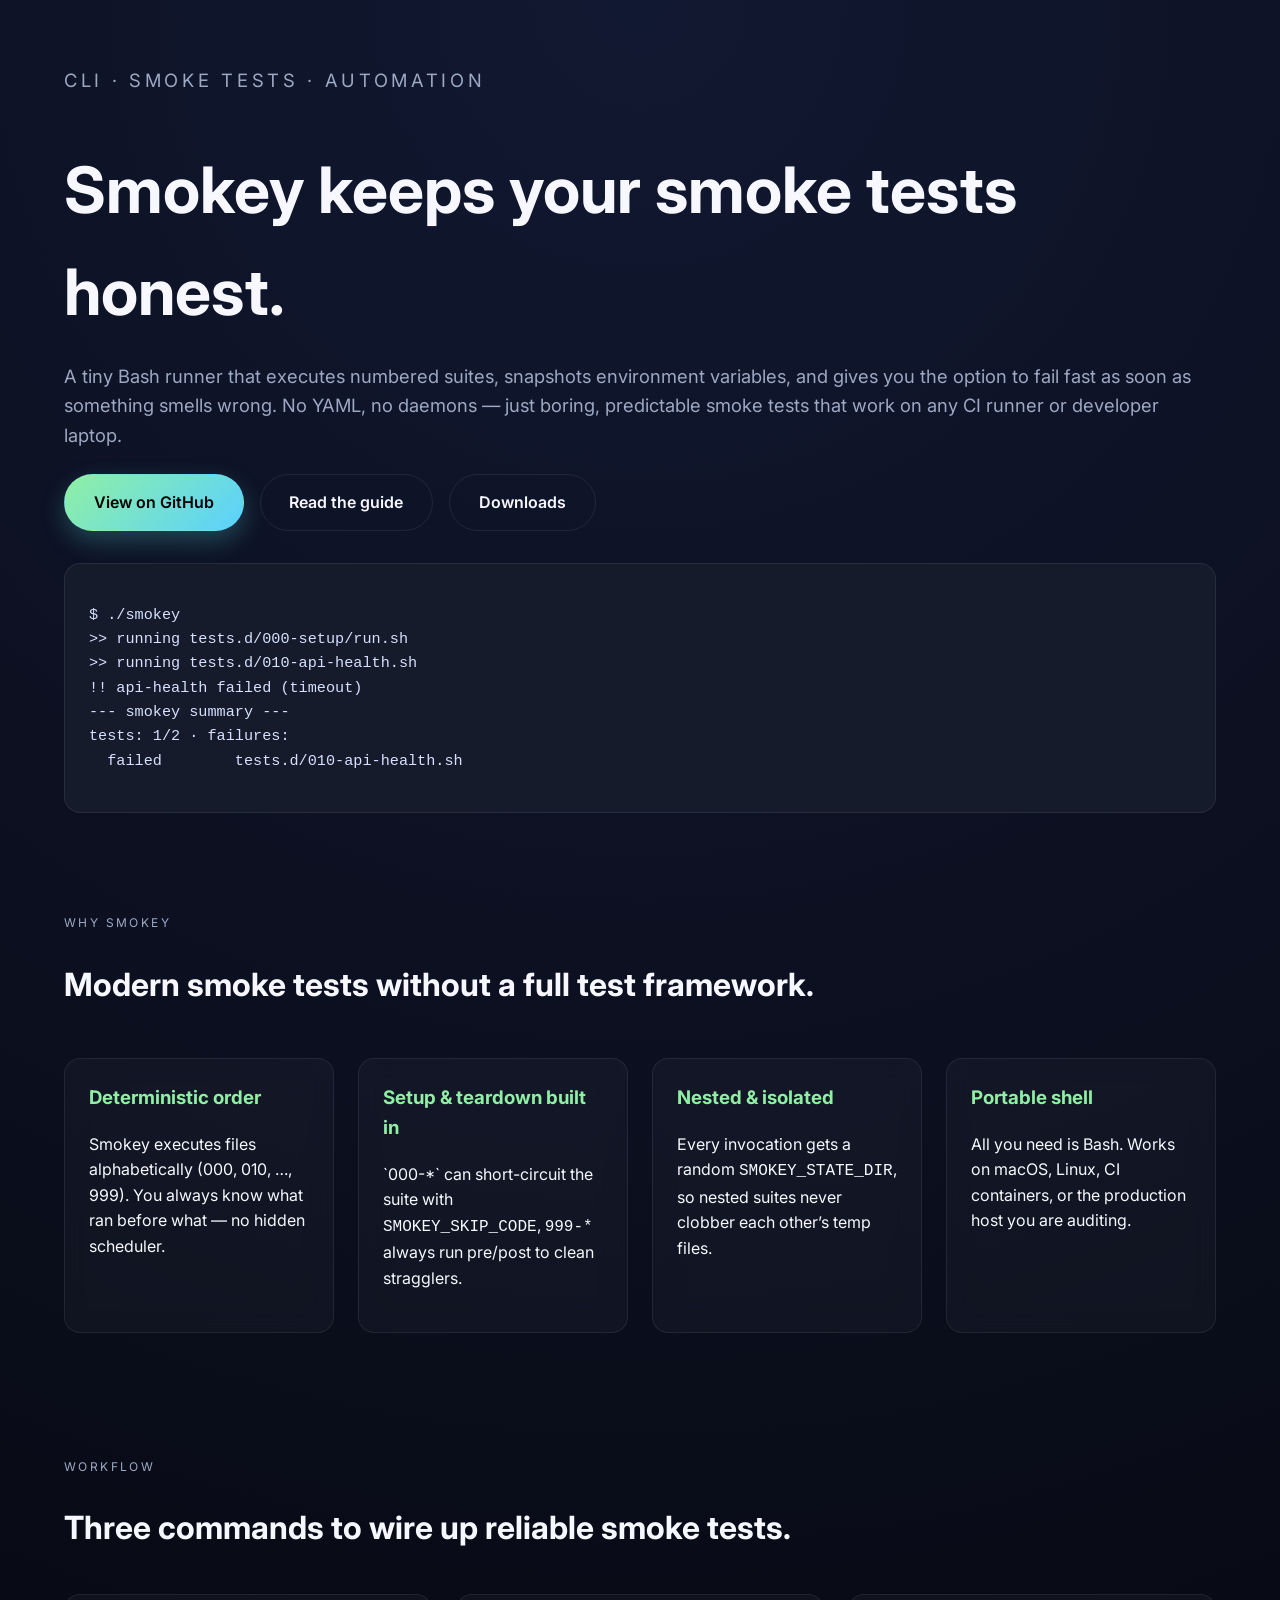
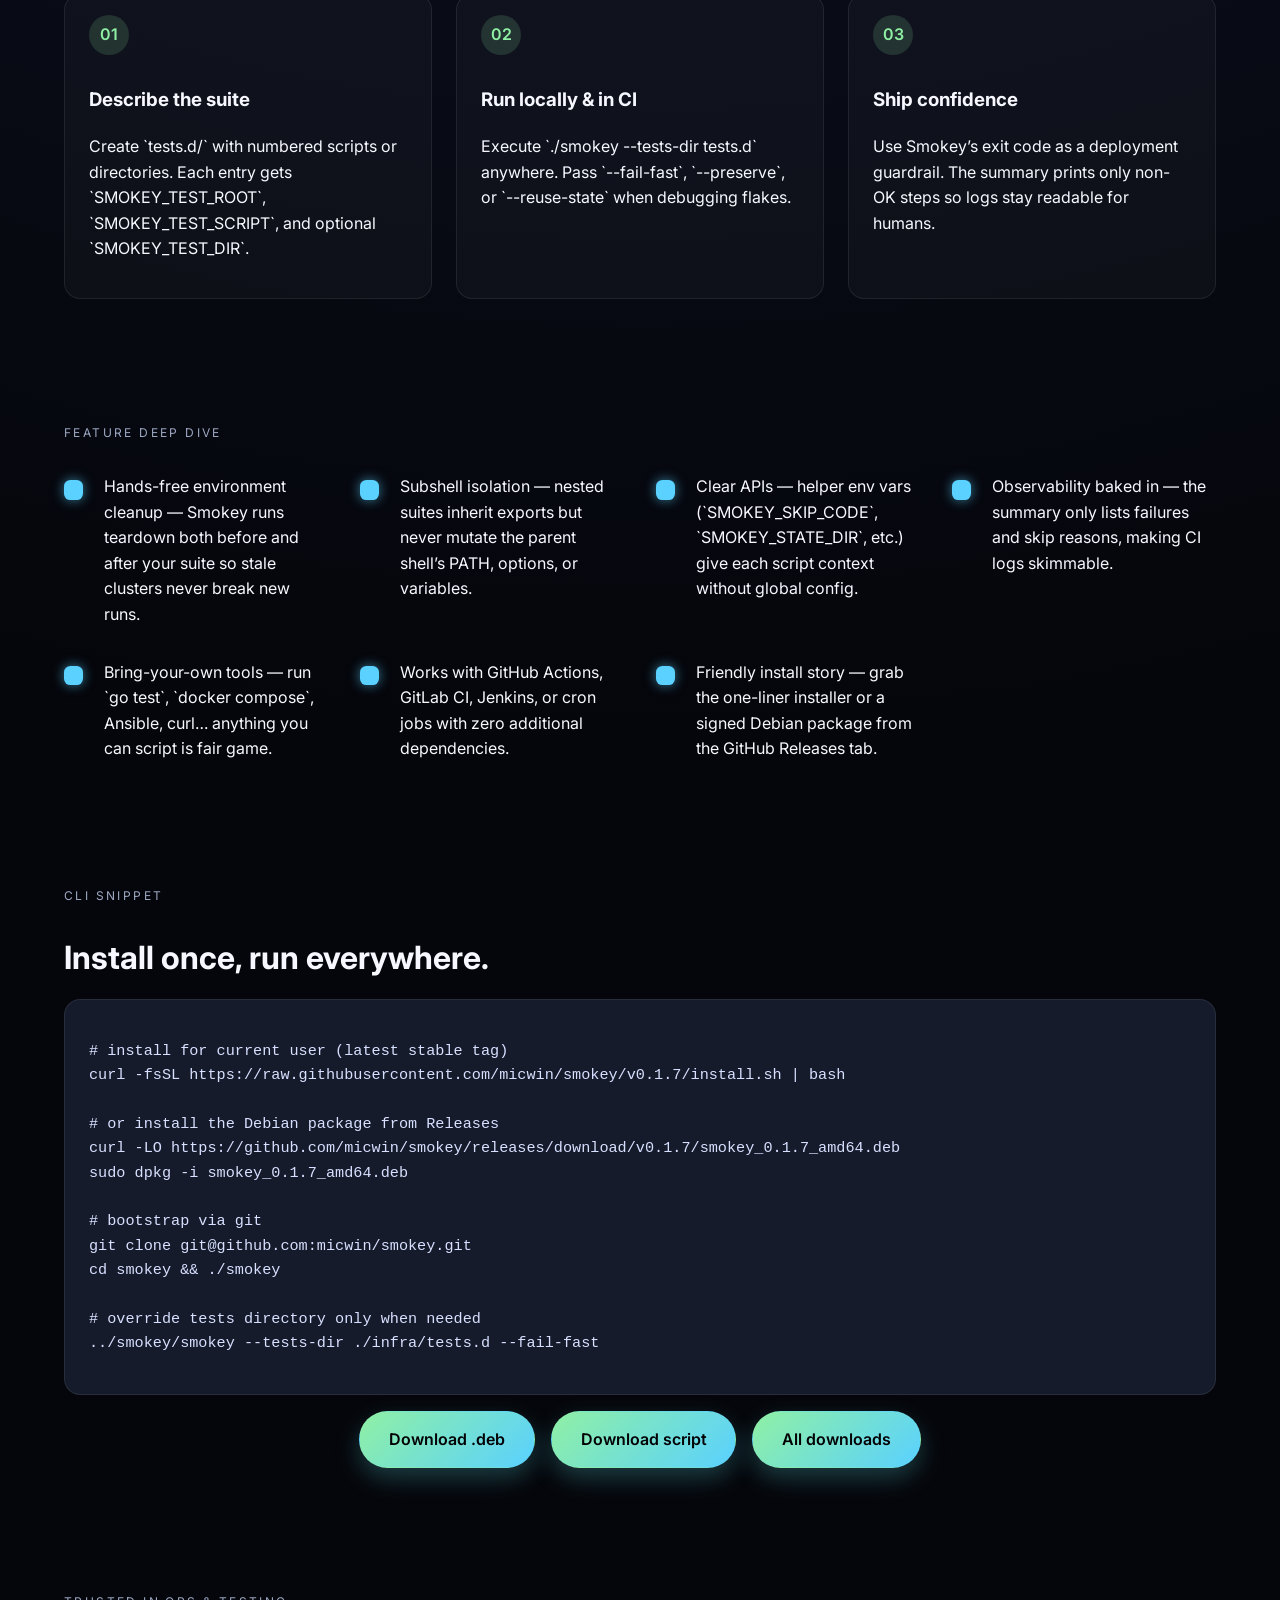
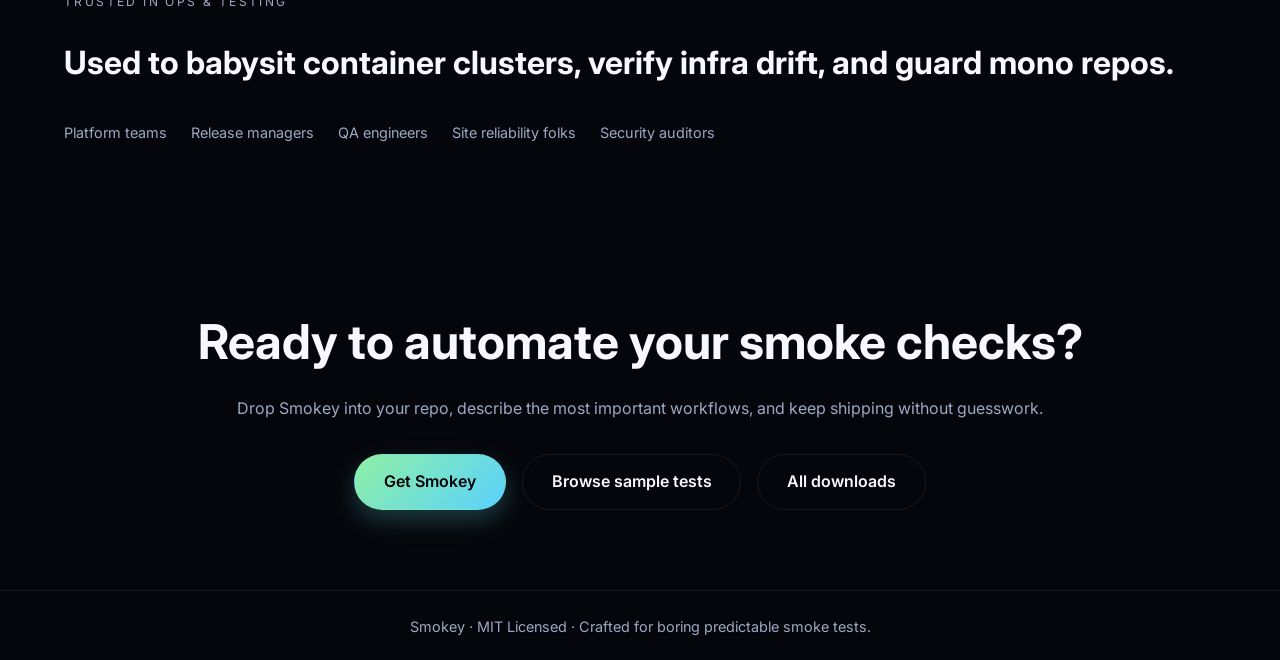
==== index.html @ 11e1be0e "Publish site for v0.1.7 9bbd17e039b70fee2e083942fff3ede6a2f5a713" ====
<!DOCTYPE html>
<html lang="en">
  <head>
    <meta charset="UTF-8" />
    <meta name="viewport" content="width=device-width, initial-scale=1.0" />
    <title>Smokey · Deterministic smoke tests for any project</title>
    <link rel="stylesheet" href="assets/style.css" />
    <link rel="preconnect" href="https://fonts.googleapis.com" />
    <link rel="preconnect" href="https://fonts.gstatic.com" crossorigin />
    <link href="https://fonts.googleapis.com/css2?family=Inter:wght@400;500;600;700&display=swap" rel="stylesheet" />
  </head>
  <body>
    <header>
      <div class="container hero">
        <div>
          <p class="tagline">CLI · smoke tests · automation</p>
          <h1>Smokey keeps your smoke tests honest.</h1>
          <p>
            A tiny Bash runner that executes numbered suites, snapshots environment variables, and gives you the option to fail fast as soon as something smells wrong.
            No YAML, no daemons — just boring, predictable smoke tests that work on any CI runner or developer laptop.
          </p>
          <div class="hero-actions">
            <a class="btn btn-primary" href="https://github.com/micwin/smokey" target="_blank" rel="noopener">View on GitHub</a>
            <a class="btn btn-ghost" href="https://github.com/micwin/smokey#readme" target="_blank" rel="noopener">Read the guide</a>
            <a class="btn btn-ghost" href="downloads.html">Downloads</a>
          </div>
        </div>
        <div class="card code-block">
          <pre><code>$ ./smokey
>> running tests.d/000-setup/run.sh
>> running tests.d/010-api-health.sh
!! api-health failed (timeout)
--- smokey summary ---
tests: 1/2 · failures:
  failed        tests.d/010-api-health.sh</code></pre>
        </div>
      </div>
    </header>

    <section>
      <div class="container">
        <p class="tagline">Why Smokey</p>
        <h2 class="section-title">Modern smoke tests without a full test framework.</h2>
        <div class="card-grid">
          <article class="card">
            <h3>Deterministic order</h3>
            <p>Smokey executes files alphabetically (000, 010, …, 999). You always know what ran before what — no hidden scheduler.</p>
          </article>
          <article class="card">
            <h3>Setup &amp; teardown built in</h3>
            <p>`000-*` can short-circuit the suite with <code>SMOKEY_SKIP_CODE</code>, <code>999-* </code> always run pre/post to clean stragglers.</p>
          </article>
          <article class="card">
            <h3>Nested &amp; isolated</h3>
            <p>Every invocation gets a random <code>SMOKEY_STATE_DIR</code>, so nested suites never clobber each other’s temp files.</p>
          </article>
          <article class="card">
            <h3>Portable shell</h3>
            <p>All you need is Bash. Works on macOS, Linux, CI containers, or the production host you are auditing.</p>
          </article>
        </div>
      </div>
    </section>

    <section>
      <div class="container">
        <p class="tagline">Workflow</p>
        <h2 class="section-title">Three commands to wire up reliable smoke tests.</h2>
        <div class="steps">
          <div class="step">
            <span>01</span>
            <h3>Describe the suite</h3>
            <p>Create `tests.d/` with numbered scripts or directories. Each entry gets `SMOKEY_TEST_ROOT`, `SMOKEY_TEST_SCRIPT`, and optional `SMOKEY_TEST_DIR`.</p>
          </div>
          <div class="step">
            <span>02</span>
            <h3>Run locally &amp; in CI</h3>
            <p>Execute `./smokey --tests-dir tests.d` anywhere. Pass `--fail-fast`, `--preserve`, or `--reuse-state` when debugging flakes.</p>
          </div>
          <div class="step">
            <span>03</span>
            <h3>Ship confidence</h3>
            <p>Use Smokey’s exit code as a deployment guardrail. The summary prints only non-OK steps so logs stay readable for humans.</p>
          </div>
        </div>
      </div>
    </section>

    <section>
      <div class="container">
        <p class="tagline">Feature deep dive</p>
        <div class="feature-list">
          <div class="feature">
            Hands-free environment cleanup — Smokey runs teardown both before and after your suite so stale clusters never break new runs.
          </div>
          <div class="feature">
            Subshell isolation — nested suites inherit exports but never mutate the parent shell’s PATH, options, or variables.
          </div>
          <div class="feature">
            Clear APIs — helper env vars (`SMOKEY_SKIP_CODE`, `SMOKEY_STATE_DIR`, etc.) give each script context without global config.
          </div>
          <div class="feature">
            Observability baked in — the summary only lists failures and skip reasons, making CI logs skimmable.
          </div>
          <div class="feature">
            Bring-your-own tools — run `go test`, `docker compose`, Ansible, curl… anything you can script is fair game.
          </div>
          <div class="feature">
            Works with GitHub Actions, GitLab CI, Jenkins, or cron jobs with zero additional dependencies.
          </div>
          <div class="feature">
            Friendly install story — grab the one-liner installer or a signed Debian package from the GitHub Releases tab.
          </div>
        </div>
      </div>
    </section>

    <section>
      <div class="container">
        <p class="tagline">CLI snippet</p>
        <h2 class="section-title">Install once, run everywhere.</h2>
        <div class="card code-block">
<pre><code># install for current user (latest stable tag)
curl -fsSL https://raw.githubusercontent.com/micwin/smokey/v0.1.7/install.sh | bash

# or install the Debian package from Releases
curl -LO https://github.com/micwin/smokey/releases/download/v0.1.7/smokey_0.1.7_amd64.deb
sudo dpkg -i smokey_0.1.7_amd64.deb

# bootstrap via git
git clone git@github.com:micwin/smokey.git
cd smokey && ./smokey

# override tests directory only when needed
../smokey/smokey --tests-dir ./infra/tests.d --fail-fast</code></pre>
        </div>
        <div class="hero-actions hero-actions-centered" style="margin-top:1rem;">
          <a class="btn btn-primary" href="https://github.com/micwin/smokey/releases/download/v0.1.7/smokey_0.1.7_amd64.deb">Download .deb</a>
          <a class="btn btn-primary" href="https://github.com/micwin/smokey/releases/download/v0.1.7/smokey_0.1.7">Download script</a>
          <a class="btn btn-primary" href="downloads.html">All downloads</a>
        </div>
      </div>
    </section>

    <section>
      <div class="container">
        <p class="tagline">Trusted in ops &amp; testing</p>
        <h2 class="section-title">Used to babysit container clusters, verify infra drift, and guard mono repos.</h2>
        <div class="logos">
          <span>Platform teams</span>
          <span>Release managers</span>
          <span>QA engineers</span>
          <span>Site reliability folks</span>
          <span>Security auditors</span>
        </div>
      </div>
    </section>

    <section class="cta">
      <div class="container">
        <h2>Ready to automate your smoke checks?</h2>
        <p>Drop Smokey into your repo, describe the most important workflows, and keep shipping without guesswork.</p>
        <div class="hero-actions" style="justify-content:center;">
          <a class="btn btn-primary" href="https://github.com/micwin/smokey" target="_blank" rel="noopener">Get Smokey</a>
          <a class="btn btn-ghost" href="https://github.com/micwin/smokey/tree/develop/tests.d" target="_blank" rel="noopener">Browse sample tests</a>
          <a class="btn btn-ghost" href="downloads.html">All downloads</a>
        </div>
      </div>
    </section>

    <footer>
      Smokey · MIT Licensed · Crafted for boring predictable smoke tests.
    </footer>
  </body>
</html>
---- assets/style.css ----
:root {
  --bg: #0b0d17;
  --bg-alt: #111421;
  --card-bg: rgba(255, 255, 255, 0.03);
  --primary: #8ff0a4;
  --accent: #5ad1ff;
  --muted: #9da8c3;
  --text: #f7f8ff;
  --border: rgba(255, 255, 255, 0.08);
  --code-bg: #161b2b;
  font-size: 16px;
}

*,
*::before,
*::after {
  box-sizing: border-box;
}

body {
  margin: 0;
  font-family: "Inter", "Segoe UI", Roboto, sans-serif;
  background: radial-gradient(circle at top, #111831 0%, #05060b 60%);
  color: var(--text);
  min-height: 100vh;
  line-height: 1.6;
}

a {
  color: var(--accent);
  text-decoration: none;
}

a:hover {
  text-decoration: underline;
}

header {
  padding: 3rem 1.5rem 2rem;
}

.container {
  width: min(1200px, 90vw);
  margin: 0 auto;
}

.hero {
  display: grid;
  gap: 2rem;
  align-items: center;
}

.hero h1 {
  font-size: clamp(2.5rem, 6vw, 4rem);
  margin-bottom: 1rem;
}

.hero p {
  font-size: 1.15rem;
  color: var(--muted);
}

.hero-actions {
  display: flex;
  flex-wrap: wrap;
  gap: 1rem;
  margin-top: 1.5rem;
}

.hero-actions-centered {
  justify-content: center;
}

.btn {
  padding: 0.9rem 1.8rem;
  border-radius: 999px;
  border: 1px solid transparent;
  font-weight: 600;
  transition: transform 0.2s, box-shadow 0.2s;
}

.btn-primary {
  background: linear-gradient(135deg, var(--primary), var(--accent));
  color: #020205;
  box-shadow: 0 10px 25px rgba(92, 225, 230, 0.25);
}

.btn-ghost {
  border-color: var(--border);
  color: var(--text);
}

.btn:hover {
  transform: translateY(-2px);
}

.card-grid {
  display: grid;
  grid-template-columns: repeat(auto-fit, minmax(240px, 1fr));
  gap: 1.5rem;
  margin-top: 3rem;
}

.card {
  background: var(--card-bg);
  padding: 1.5rem;
  border-radius: 1rem;
  border: 1px solid var(--border);
  backdrop-filter: blur(12px);
}

.card h3 {
  margin-top: 0;
  color: var(--primary);
}

section {
  padding: 3.5rem 1.5rem;
}

.section-title {
  font-size: 2rem;
  margin-bottom: 1rem;
}

.tagline {
  text-transform: uppercase;
  letter-spacing: 0.2em;
  font-size: 0.75rem;
  color: var(--muted);
}

.feature-list {
  display: grid;
  grid-template-columns: repeat(auto-fit, minmax(260px, 1fr));
  gap: 2rem;
  margin-top: 2rem;
}

.feature {
  position: relative;
  padding-left: 2.5rem;
}

.feature::before {
  content: "";
  position: absolute;
  top: 0.4rem;
  left: 0;
  width: 1.2rem;
  height: 1.2rem;
  border-radius: 0.4rem;
  background: var(--accent);
  box-shadow: 0 0 12px rgba(90, 209, 255, 0.6);
}

.code-block {
  background: var(--code-bg);
  border-radius: 1rem;
  padding: 1.5rem;
  border: 1px solid var(--border);
  font-family: "JetBrains Mono", "Fira Code", monospace;
  font-size: 0.95rem;
  overflow-x: auto;
  color: #d7e0ff;
}

.steps {
  display: grid;
  grid-template-columns: repeat(auto-fit, minmax(220px, 1fr));
  gap: 1.5rem;
  margin-top: 2.5rem;
}

.step {
  background: var(--card-bg);
  padding: 1.25rem 1.5rem;
  border-radius: 1rem;
  border: 1px solid var(--border);
}

.step span {
  display: inline-flex;
  width: 2.5rem;
  height: 2.5rem;
  border-radius: 999px;
  align-items: center;
  justify-content: center;
  background: rgba(143, 240, 164, 0.15);
  color: var(--primary);
  font-weight: 600;
  margin-bottom: 0.75rem;
}

.logos {
  display: flex;
  flex-wrap: wrap;
  gap: 1.5rem;
  margin-top: 2rem;
  color: var(--muted);
  font-size: 0.9rem;
}

.cta {
  text-align: center;
  padding: 4rem 1.5rem 5rem;
}

.cta h2 {
  font-size: clamp(2rem, 5vw, 3rem);
  margin-bottom: 1rem;
}

.cta p {
  color: var(--muted);
  margin-bottom: 2rem;
}

footer {
  border-top: 1px solid var(--border);
  padding: 1.5rem;
  text-align: center;
  color: var(--muted);
  font-size: 0.9rem;
}

.release-list {
  display: grid;
  grid-template-columns: repeat(auto-fit, minmax(280px, 1fr));
  gap: 1.5rem;
  margin-top: 1.5rem;
}

.release-card .release-heading {
  display: flex;
  justify-content: space-between;
  align-items: baseline;
  margin-bottom: 1rem;
}

.release-card .release-heading h3 {
  margin: 0;
}

.release-card .release-links {
  display: flex;
  flex-wrap: wrap;
  gap: 0.75rem;
  align-items: center;
}

.release-card .release-notes {
  font-size: 0.9rem;
  color: var(--accent);
}

.release-card-latest {
  border-color: var(--accent);
  box-shadow: 0 0 25px rgba(90, 209, 255, 0.15);
}

@media (max-width: 600px) {
  .hero-actions {
    flex-direction: column;
  }
}
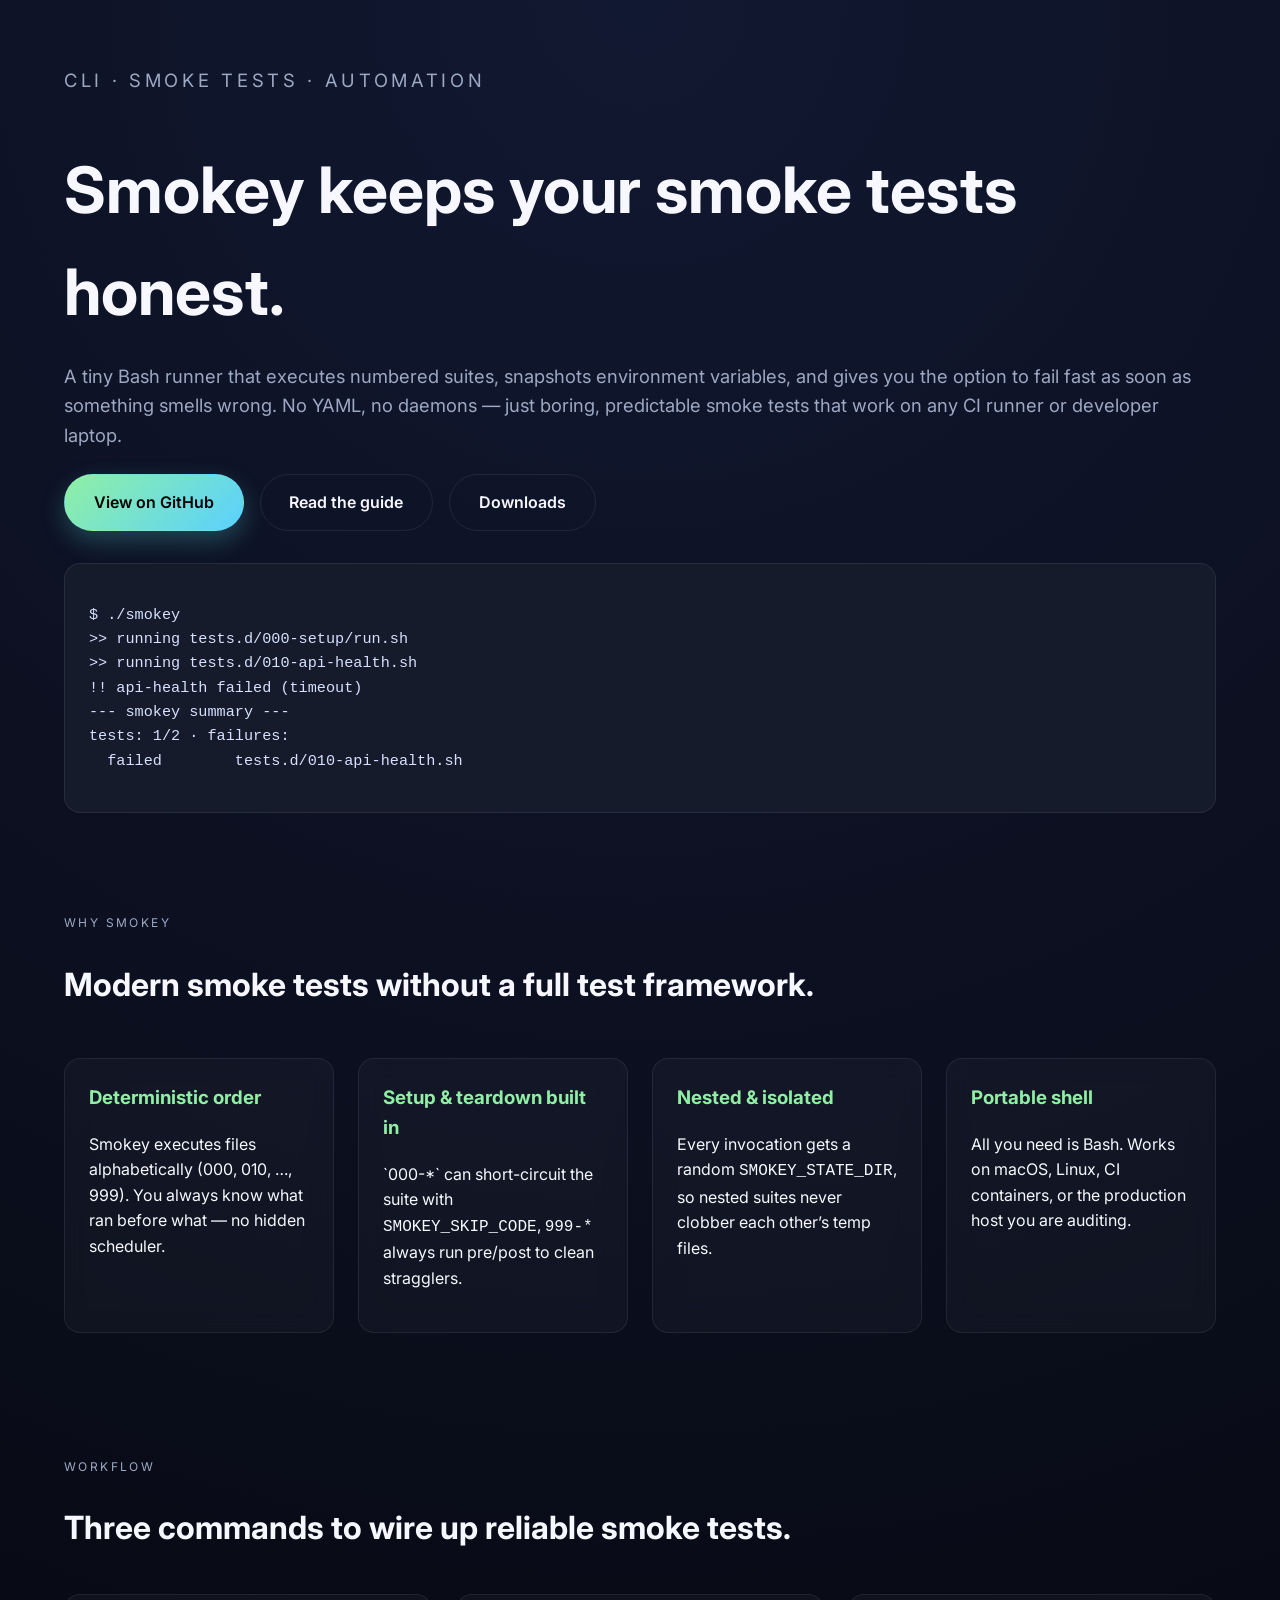
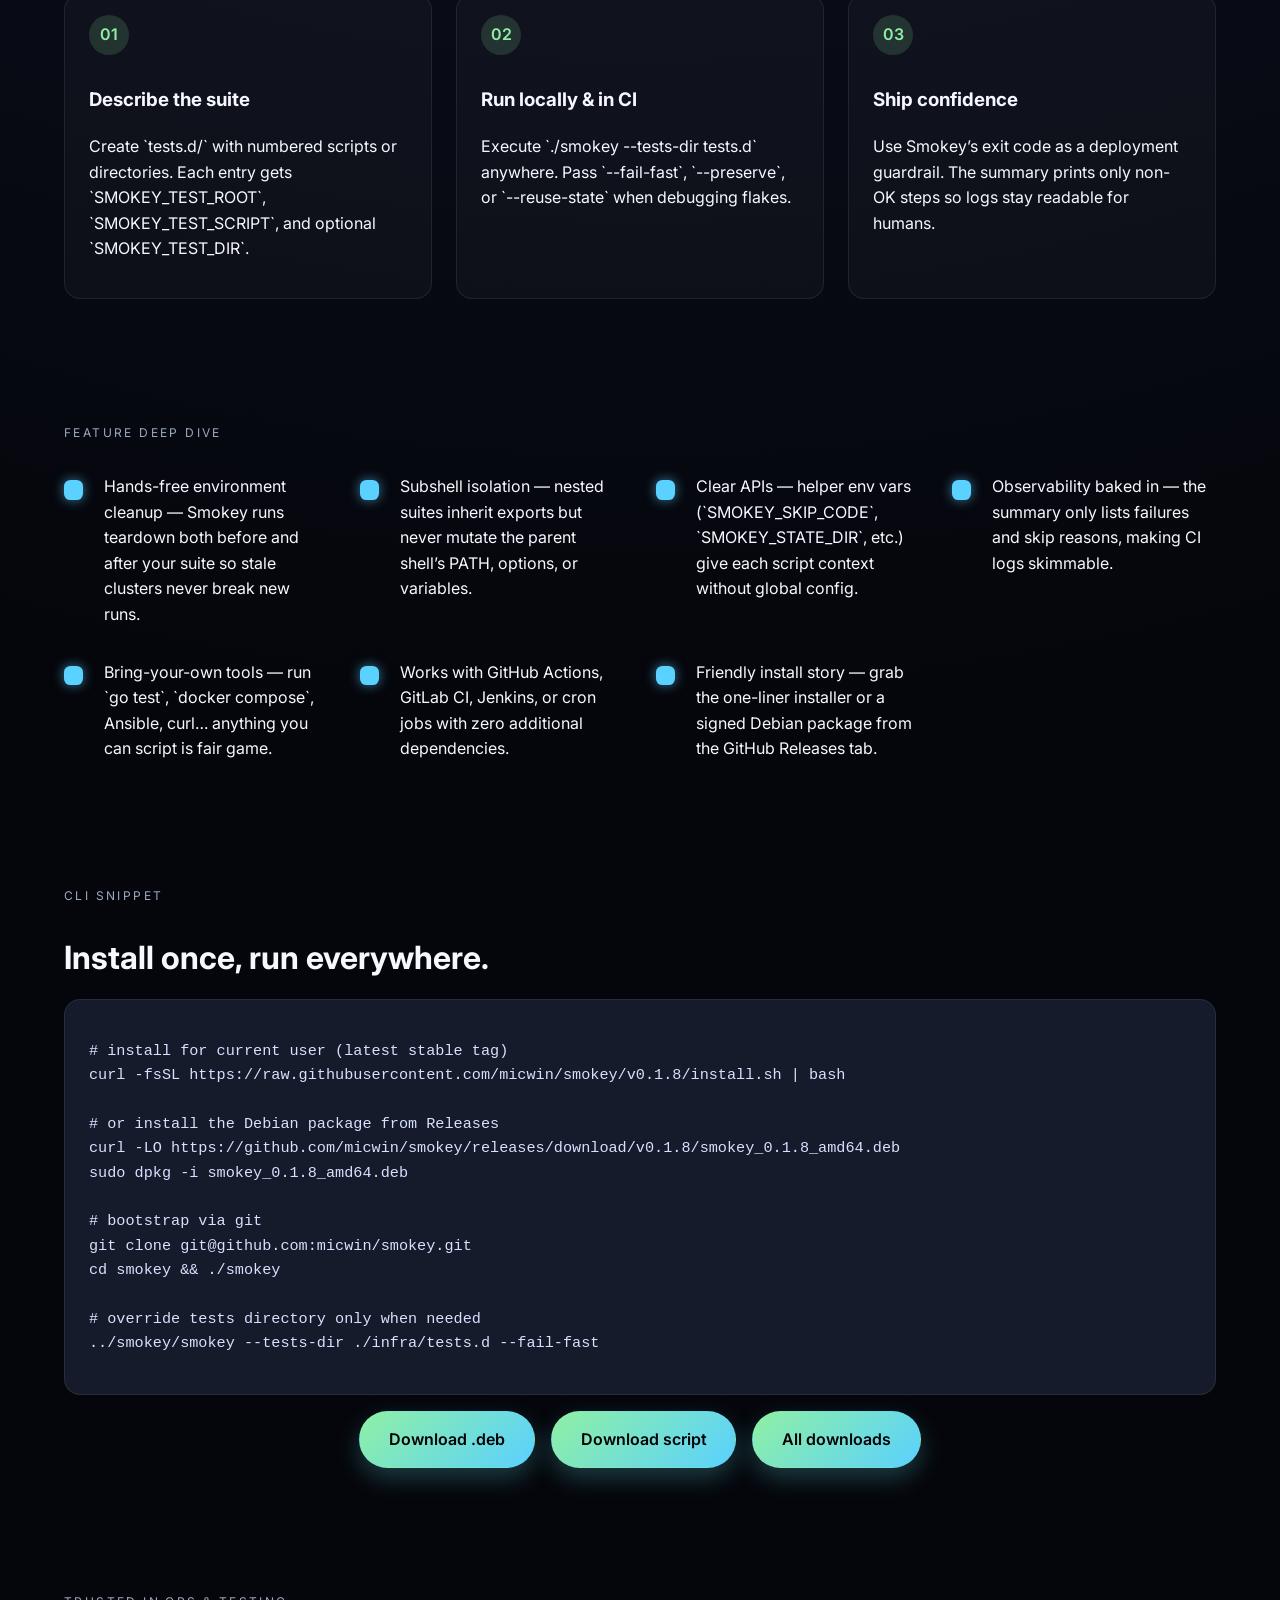
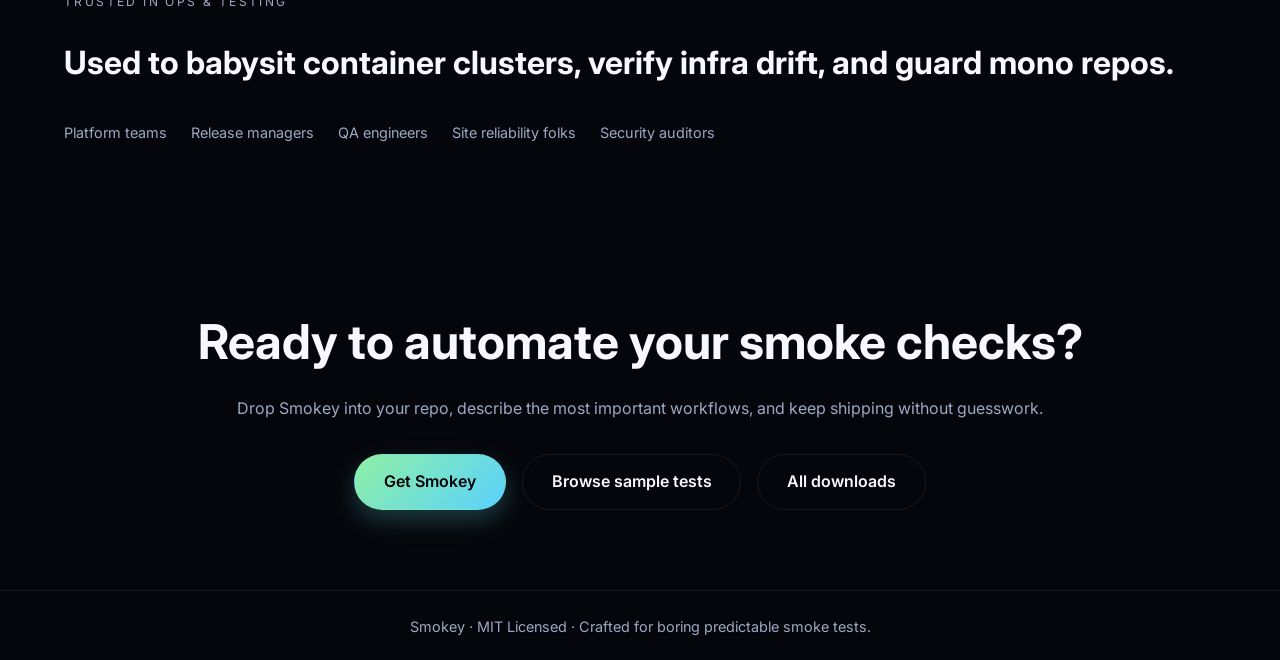
==== commit d3bf5a35: "Publish site for v0.1.8 ef5e8d0a79c987b13bcffd9ca445c2823db11184" ====
--- a/index.html
+++ b/index.html
@@ -121,11 +121,11 @@
         <h2 class="section-title">Install once, run everywhere.</h2>
         <div class="card code-block">
 <pre><code># install for current user (latest stable tag)
-curl -fsSL https://raw.githubusercontent.com/micwin/smokey/v0.1.7/install.sh | bash
+curl -fsSL https://raw.githubusercontent.com/micwin/smokey/v0.1.8/install.sh | bash
 
 # or install the Debian package from Releases
-curl -LO https://github.com/micwin/smokey/releases/download/v0.1.7/smokey_0.1.7_amd64.deb
-sudo dpkg -i smokey_0.1.7_amd64.deb
+curl -LO https://github.com/micwin/smokey/releases/download/v0.1.8/smokey_0.1.8_amd64.deb
+sudo dpkg -i smokey_0.1.8_amd64.deb
 
 # bootstrap via git
 git clone git@github.com:micwin/smokey.git
@@ -135,8 +135,8 @@
 ../smokey/smokey --tests-dir ./infra/tests.d --fail-fast</code></pre>
         </div>
         <div class="hero-actions hero-actions-centered" style="margin-top:1rem;">
-          <a class="btn btn-primary" href="https://github.com/micwin/smokey/releases/download/v0.1.7/smokey_0.1.7_amd64.deb">Download .deb</a>
-          <a class="btn btn-primary" href="https://github.com/micwin/smokey/releases/download/v0.1.7/smokey_0.1.7">Download script</a>
+          <a class="btn btn-primary" href="https://github.com/micwin/smokey/releases/download/v0.1.8/smokey_0.1.8_amd64.deb">Download .deb</a>
+          <a class="btn btn-primary" href="https://github.com/micwin/smokey/releases/download/v0.1.8/smokey_0.1.8.sh">Download script</a>
           <a class="btn btn-primary" href="downloads.html">All downloads</a>
         </div>
       </div>
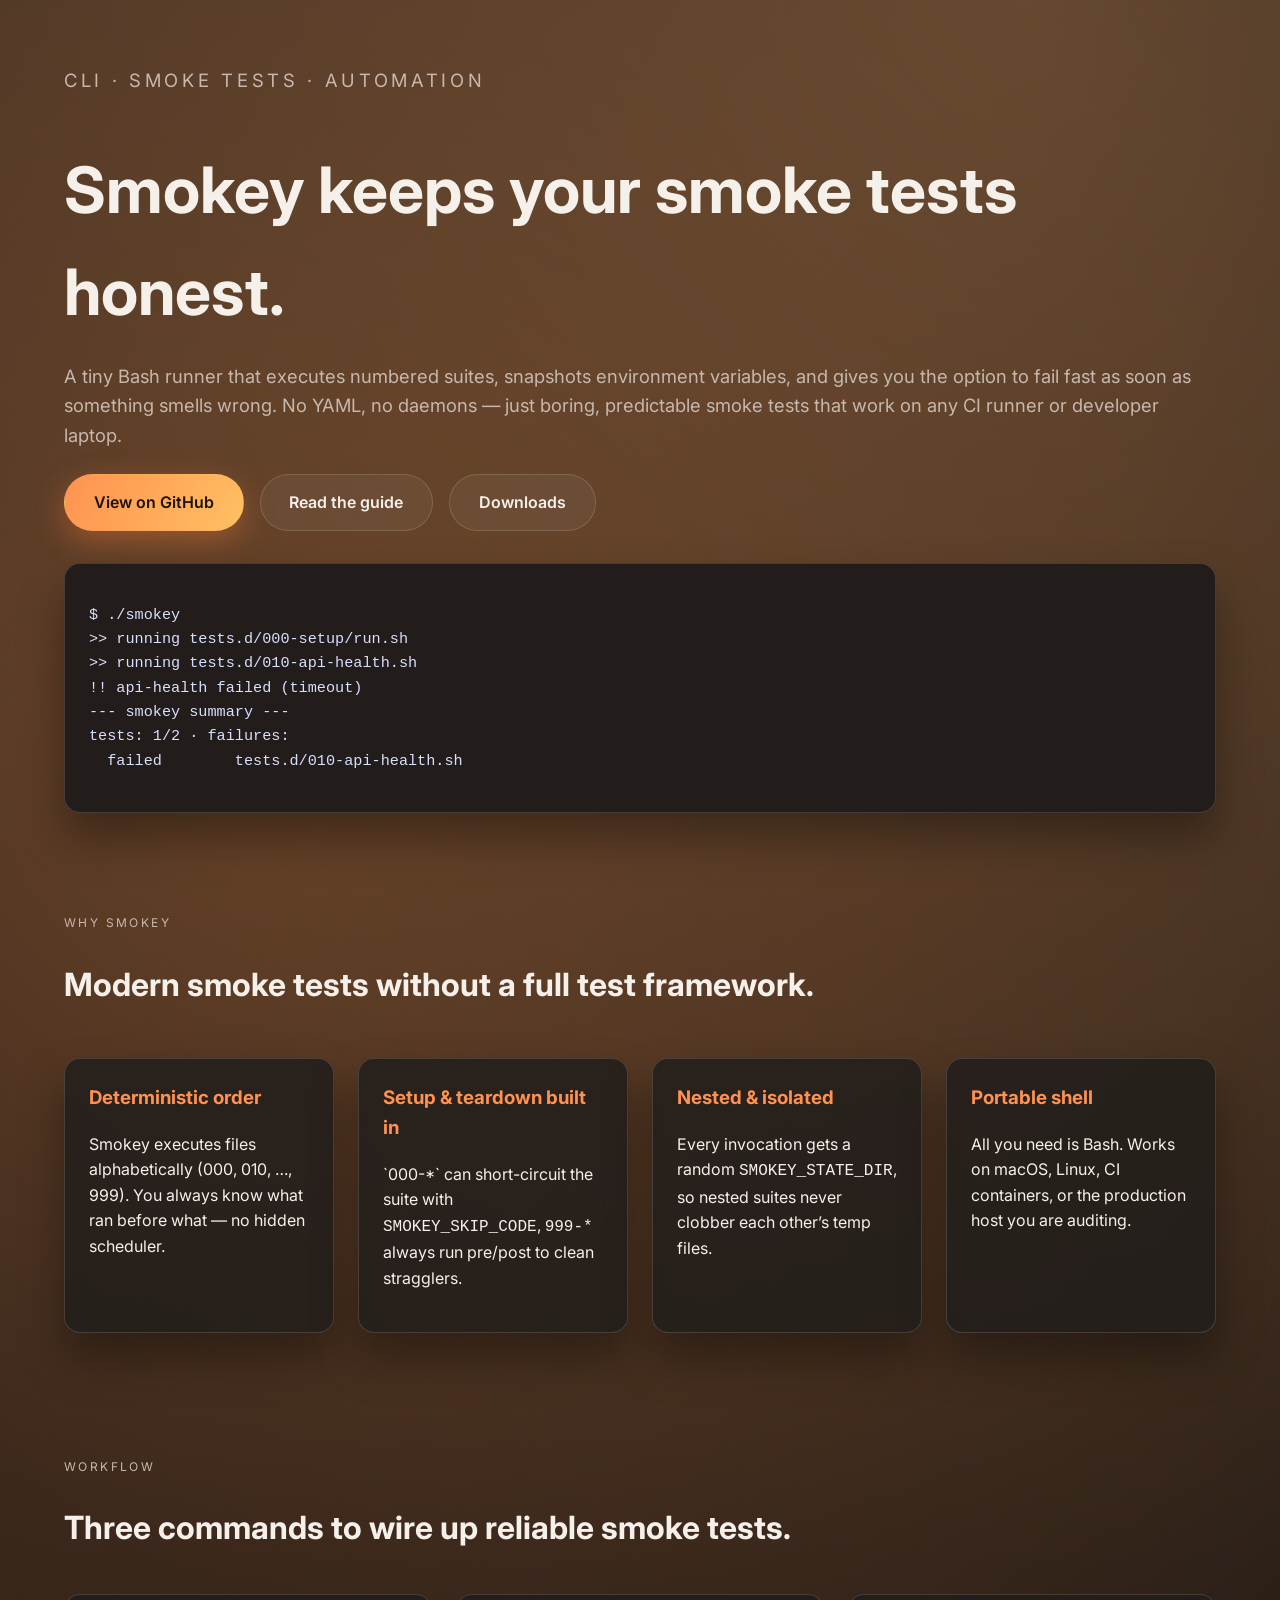
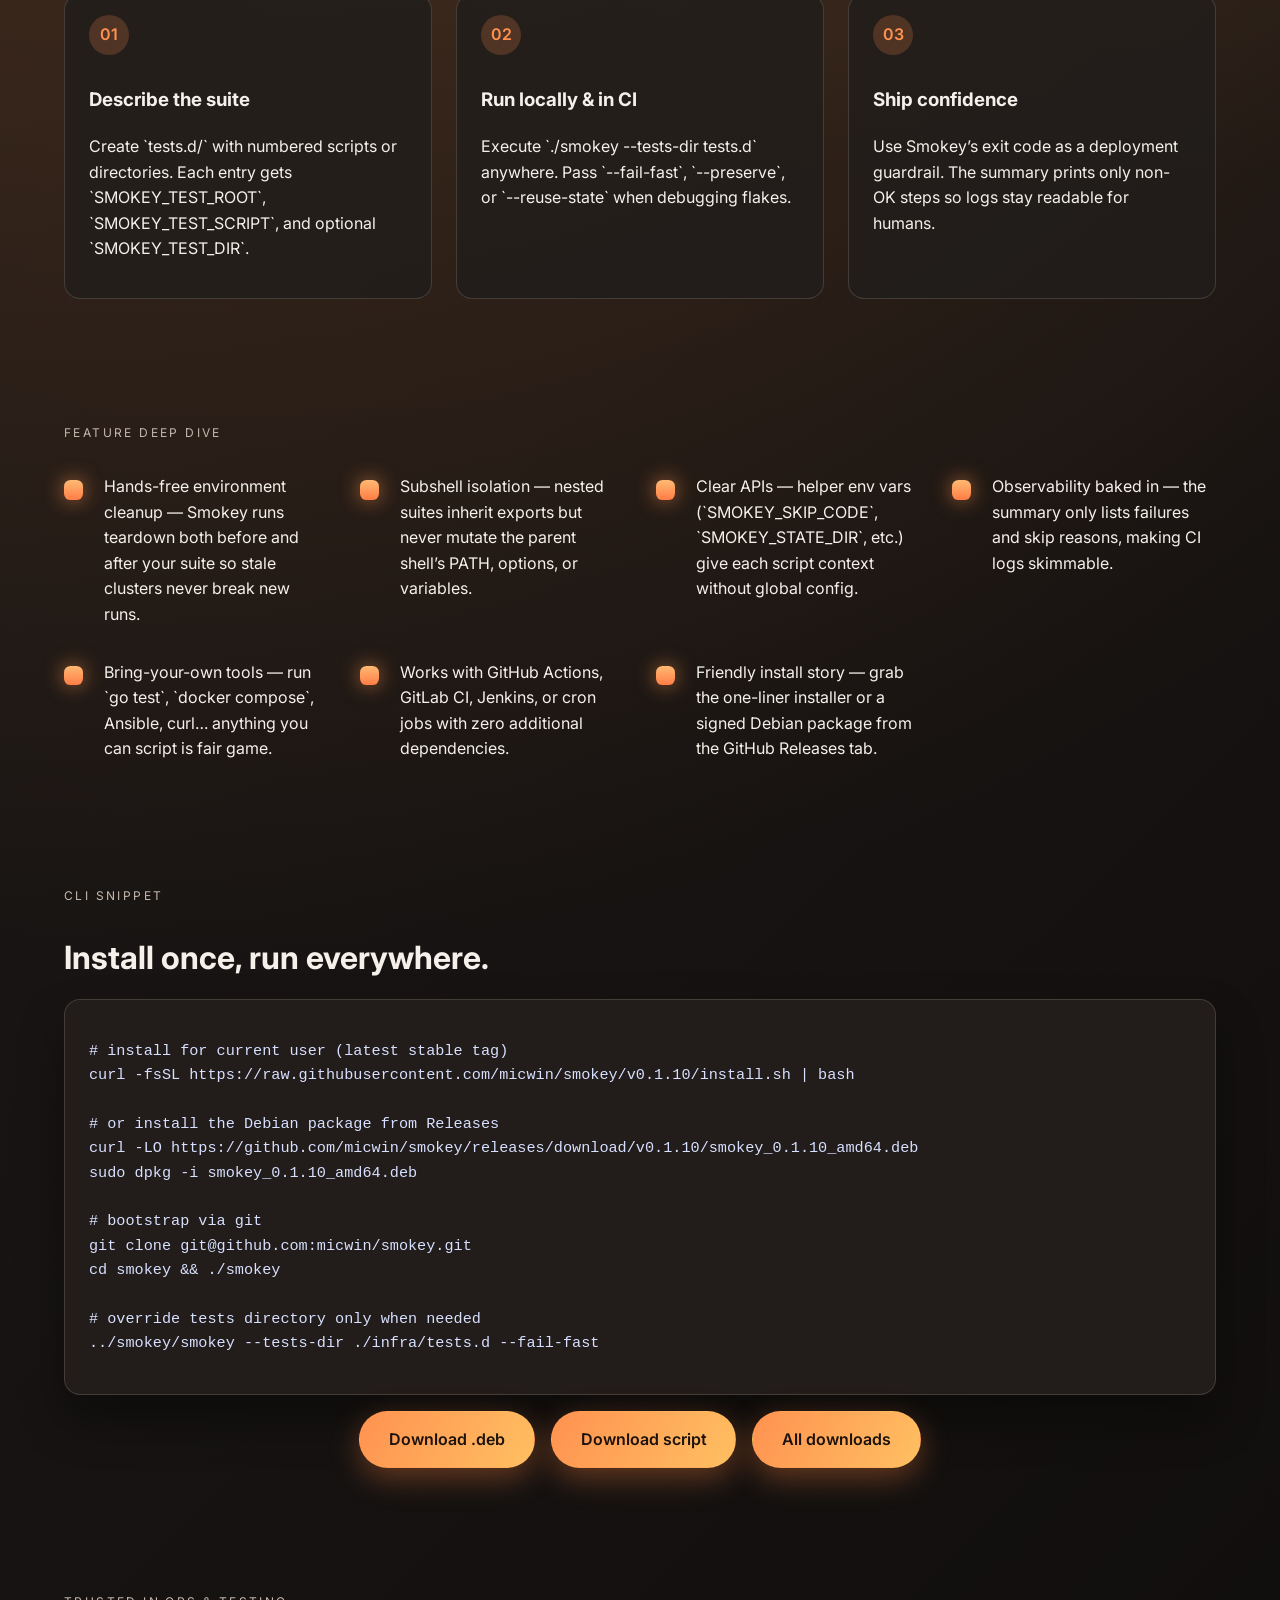
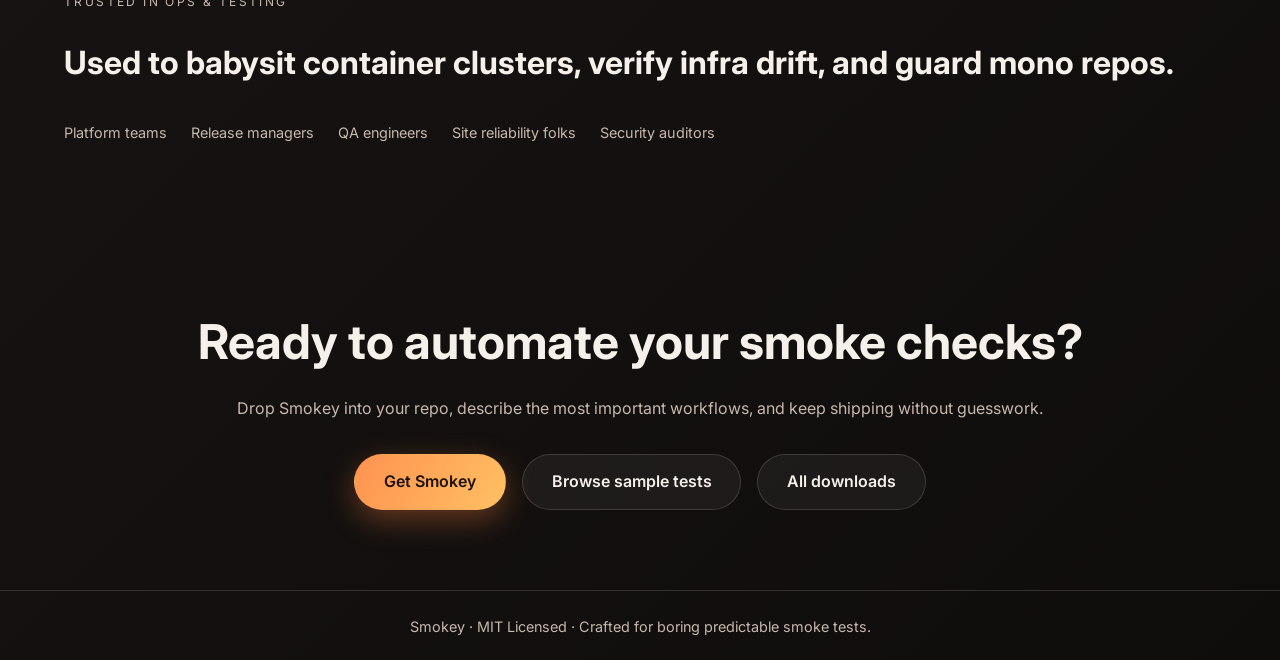
==== commit 36b1303b: "Publish site for v0.1.10 be92c6ca102f5c2105b14e32d45344f34c57827a" ====
--- a/index.html
+++ b/index.html
@@ -121,11 +121,11 @@
         <h2 class="section-title">Install once, run everywhere.</h2>
         <div class="card code-block">
 <pre><code># install for current user (latest stable tag)
-curl -fsSL https://raw.githubusercontent.com/micwin/smokey/v0.1.8/install.sh | bash
+curl -fsSL https://raw.githubusercontent.com/micwin/smokey/v0.1.10/install.sh | bash
 
 # or install the Debian package from Releases
-curl -LO https://github.com/micwin/smokey/releases/download/v0.1.8/smokey_0.1.8_amd64.deb
-sudo dpkg -i smokey_0.1.8_amd64.deb
+curl -LO https://github.com/micwin/smokey/releases/download/v0.1.10/smokey_0.1.10_amd64.deb
+sudo dpkg -i smokey_0.1.10_amd64.deb
 
 # bootstrap via git
 git clone git@github.com:micwin/smokey.git
@@ -135,8 +135,8 @@
 ../smokey/smokey --tests-dir ./infra/tests.d --fail-fast</code></pre>
         </div>
         <div class="hero-actions hero-actions-centered" style="margin-top:1rem;">
-          <a class="btn btn-primary" href="https://github.com/micwin/smokey/releases/download/v0.1.8/smokey_0.1.8_amd64.deb">Download .deb</a>
-          <a class="btn btn-primary" href="https://github.com/micwin/smokey/releases/download/v0.1.8/smokey_0.1.8.sh">Download script</a>
+          <a class="btn btn-primary" href="https://github.com/micwin/smokey/releases/download/v0.1.10/smokey_0.1.10_amd64.deb">Download .deb</a>
+          <a class="btn btn-primary" href="https://github.com/micwin/smokey/releases/download/v0.1.10/smokey_0.1.10.sh">Download script</a>
           <a class="btn btn-primary" href="downloads.html">All downloads</a>
         </div>
       </div>
--- a/assets/style.css
+++ b/assets/style.css
@@ -1,13 +1,13 @@
 :root {
-  --bg: #0b0d17;
-  --bg-alt: #111421;
-  --card-bg: rgba(255, 255, 255, 0.03);
-  --primary: #8ff0a4;
-  --accent: #5ad1ff;
-  --muted: #9da8c3;
-  --text: #f7f8ff;
-  --border: rgba(255, 255, 255, 0.08);
-  --code-bg: #161b2b;
+  --bg: #1b1918;
+  --bg-alt: #24201f;
+  --card-bg: rgba(34, 30, 28, 0.85);
+  --primary: #ff9250;
+  --accent: #ffc062;
+  --muted: #c7b8ad;
+  --text: #f5f0ea;
+  --border: rgba(255, 237, 221, 0.15);
+  --code-bg: #221c1a;
   font-size: 16px;
 }
 
@@ -20,7 +20,9 @@
 body {
   margin: 0;
   font-family: "Inter", "Segoe UI", Roboto, sans-serif;
-  background: radial-gradient(circle at top, #111831 0%, #05060b 60%);
+  background: radial-gradient(circle at 20% 20%, rgba(255, 140, 60, 0.25), transparent 55%),
+    radial-gradient(circle at 80% 0%, rgba(255, 186, 115, 0.25), transparent 45%),
+    linear-gradient(135deg, #201c1b 0%, #0f0d0c 100%);
   color: var(--text);
   min-height: 100vh;
   line-height: 1.6;
@@ -80,14 +82,15 @@
 }
 
 .btn-primary {
-  background: linear-gradient(135deg, var(--primary), var(--accent));
-  color: #020205;
-  box-shadow: 0 10px 25px rgba(92, 225, 230, 0.25);
+  background: linear-gradient(120deg, var(--primary), var(--accent));
+  color: #1d120d;
+  box-shadow: 0 10px 30px rgba(255, 130, 60, 0.35);
 }
 
 .btn-ghost {
   border-color: var(--border);
   color: var(--text);
+  background: rgba(255, 255, 255, 0.05);
 }
 
 .btn:hover {
@@ -106,7 +109,7 @@
   padding: 1.5rem;
   border-radius: 1rem;
   border: 1px solid var(--border);
-  backdrop-filter: blur(12px);
+  box-shadow: 0 25px 45px rgba(0, 0, 0, 0.35);
 }
 
 .card h3 {
@@ -150,8 +153,8 @@
   width: 1.2rem;
   height: 1.2rem;
   border-radius: 0.4rem;
-  background: var(--accent);
-  box-shadow: 0 0 12px rgba(90, 209, 255, 0.6);
+  background: linear-gradient(180deg, rgba(255, 186, 115, 1), rgba(255, 125, 70, 1));
+  box-shadow: 0 0 20px rgba(255, 150, 80, 0.65);
 }
 
 .code-block {
@@ -186,7 +189,7 @@
   border-radius: 999px;
   align-items: center;
   justify-content: center;
-  background: rgba(143, 240, 164, 0.15);
+  background: rgba(255, 138, 74, 0.2);
   color: var(--primary);
   font-weight: 600;
   margin-bottom: 0.75rem;
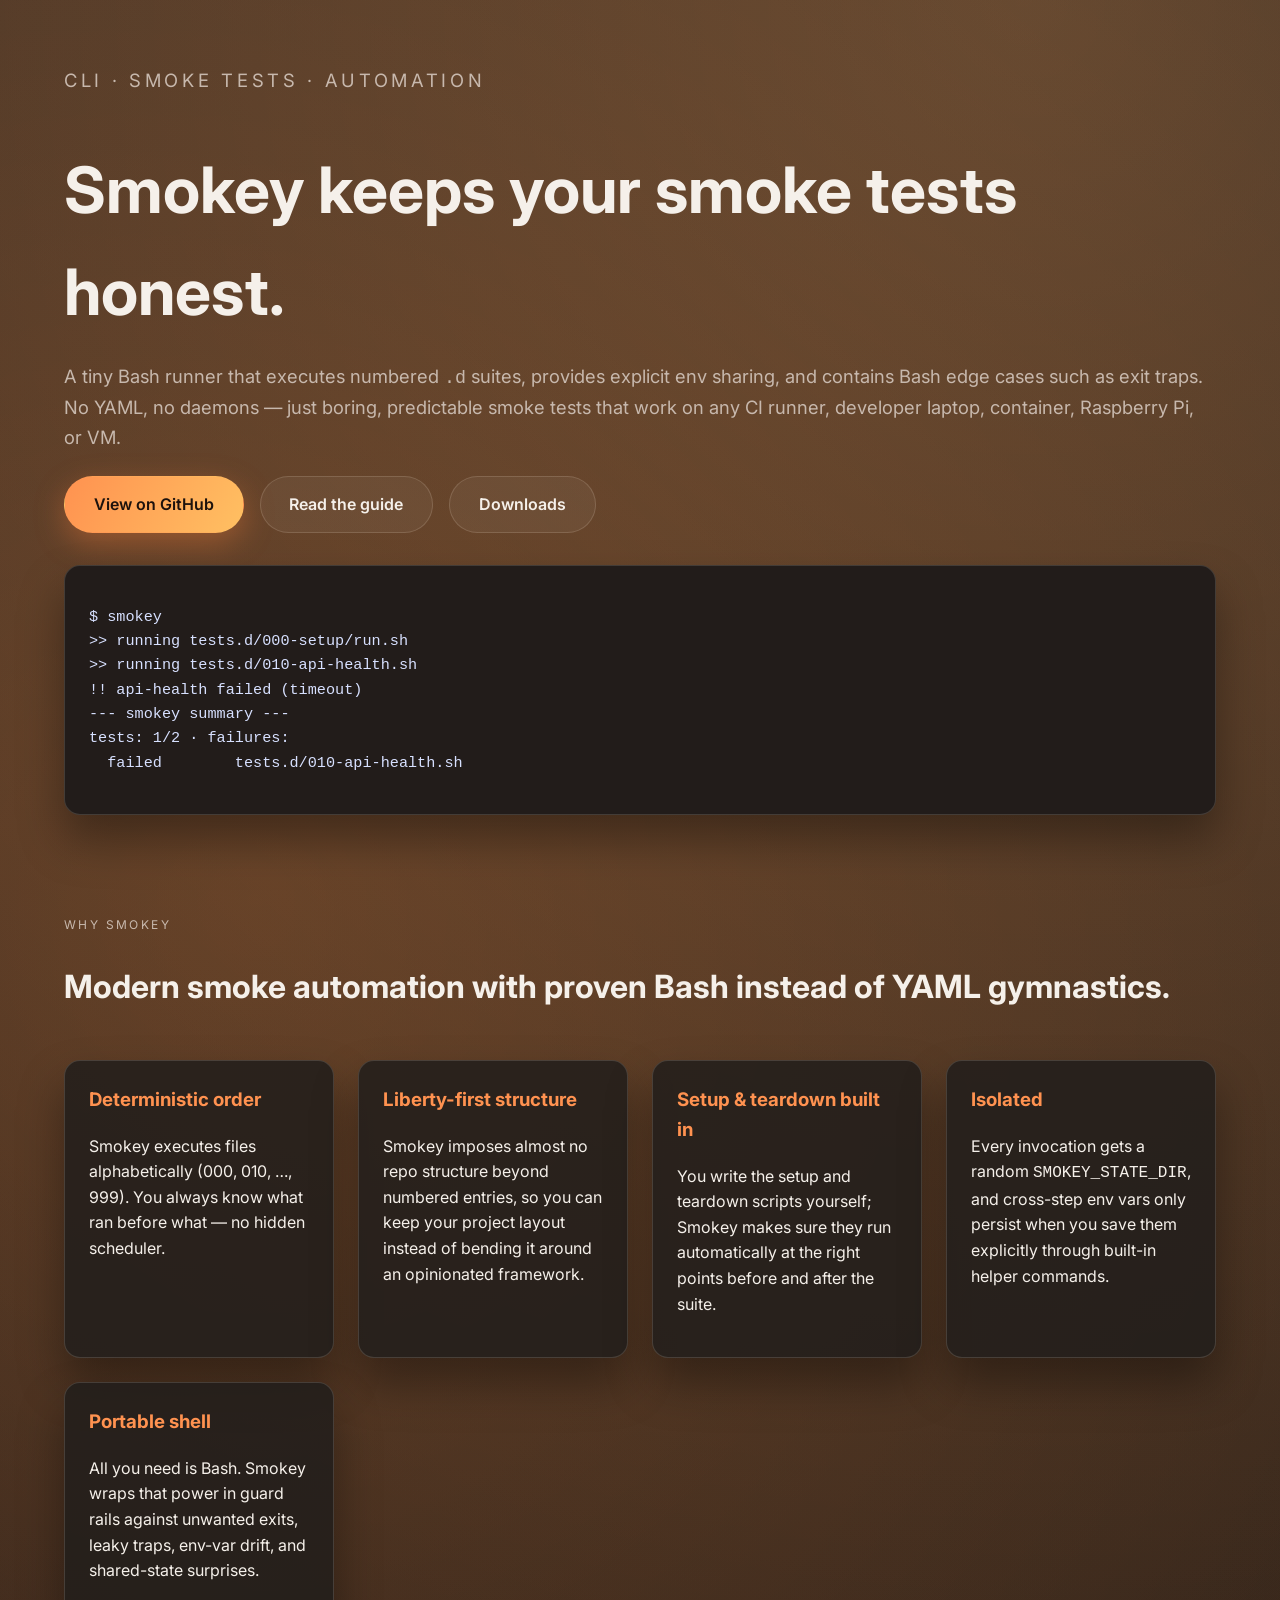
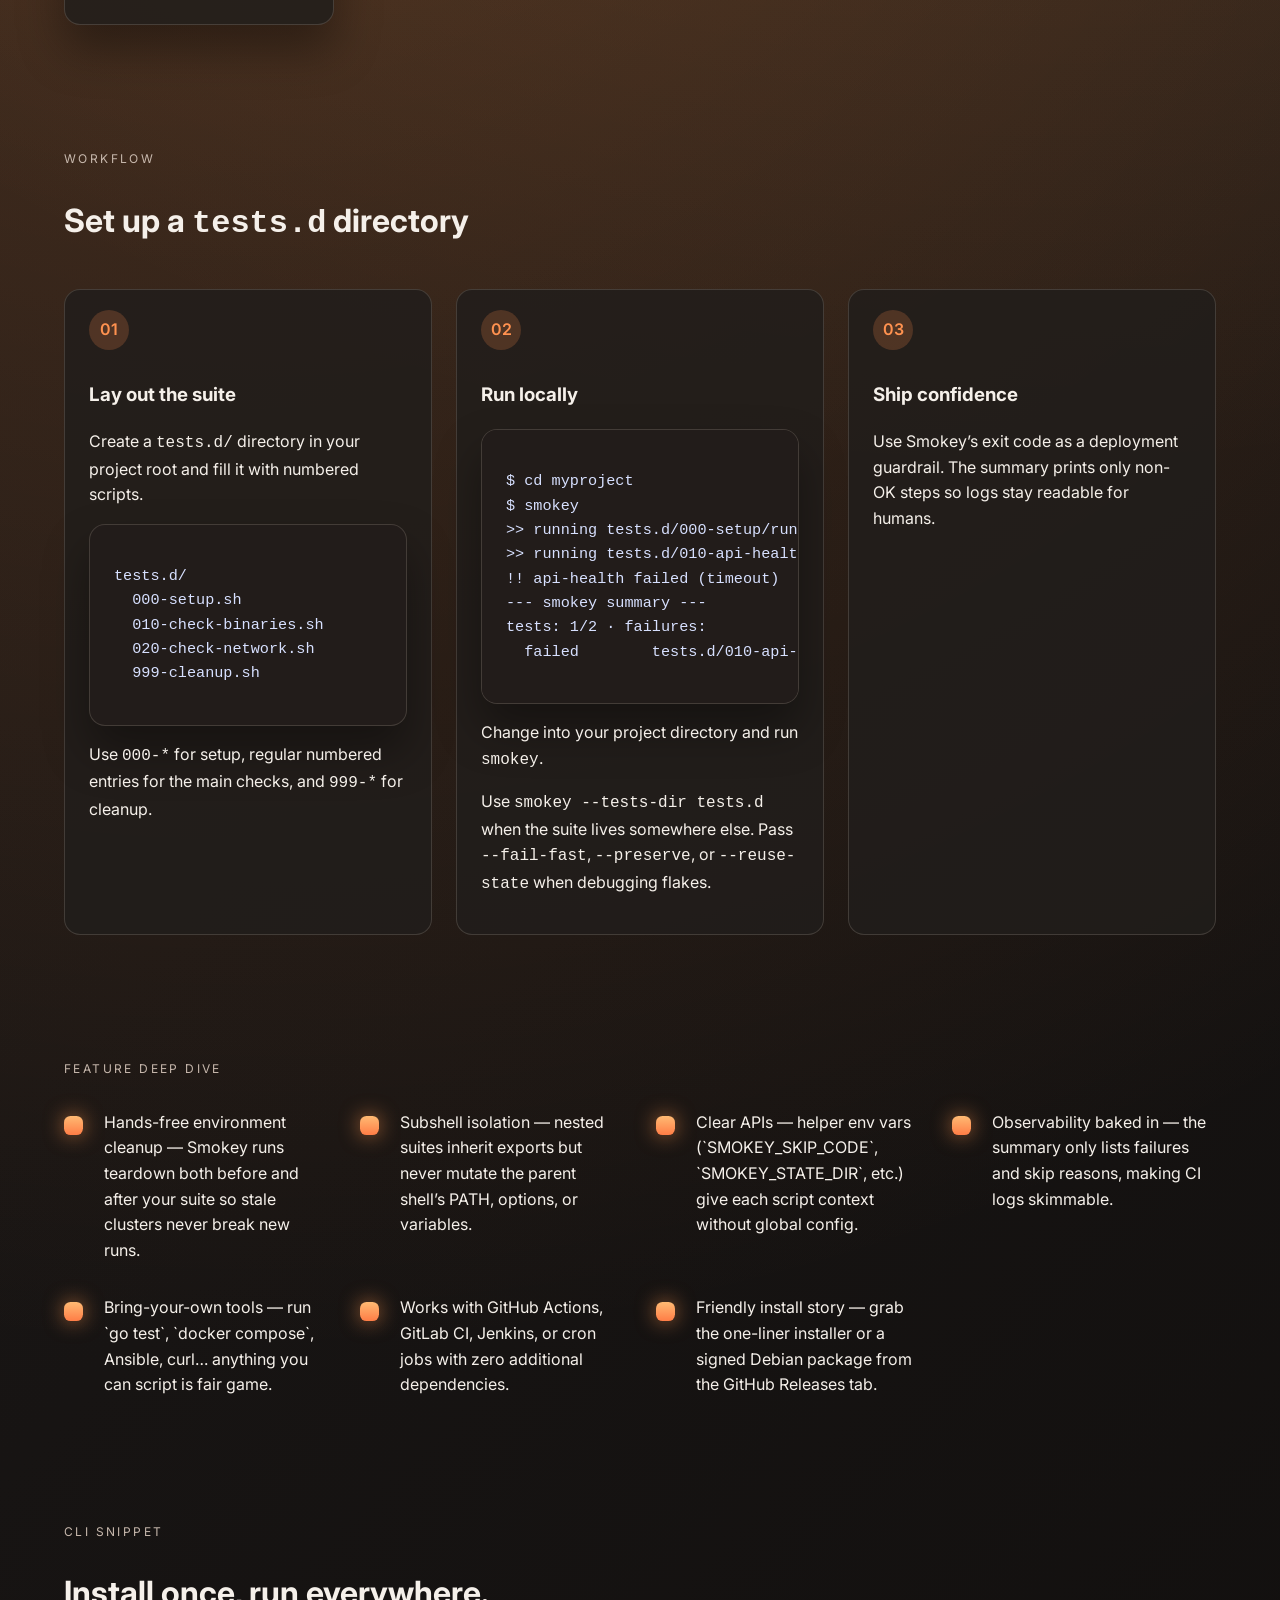
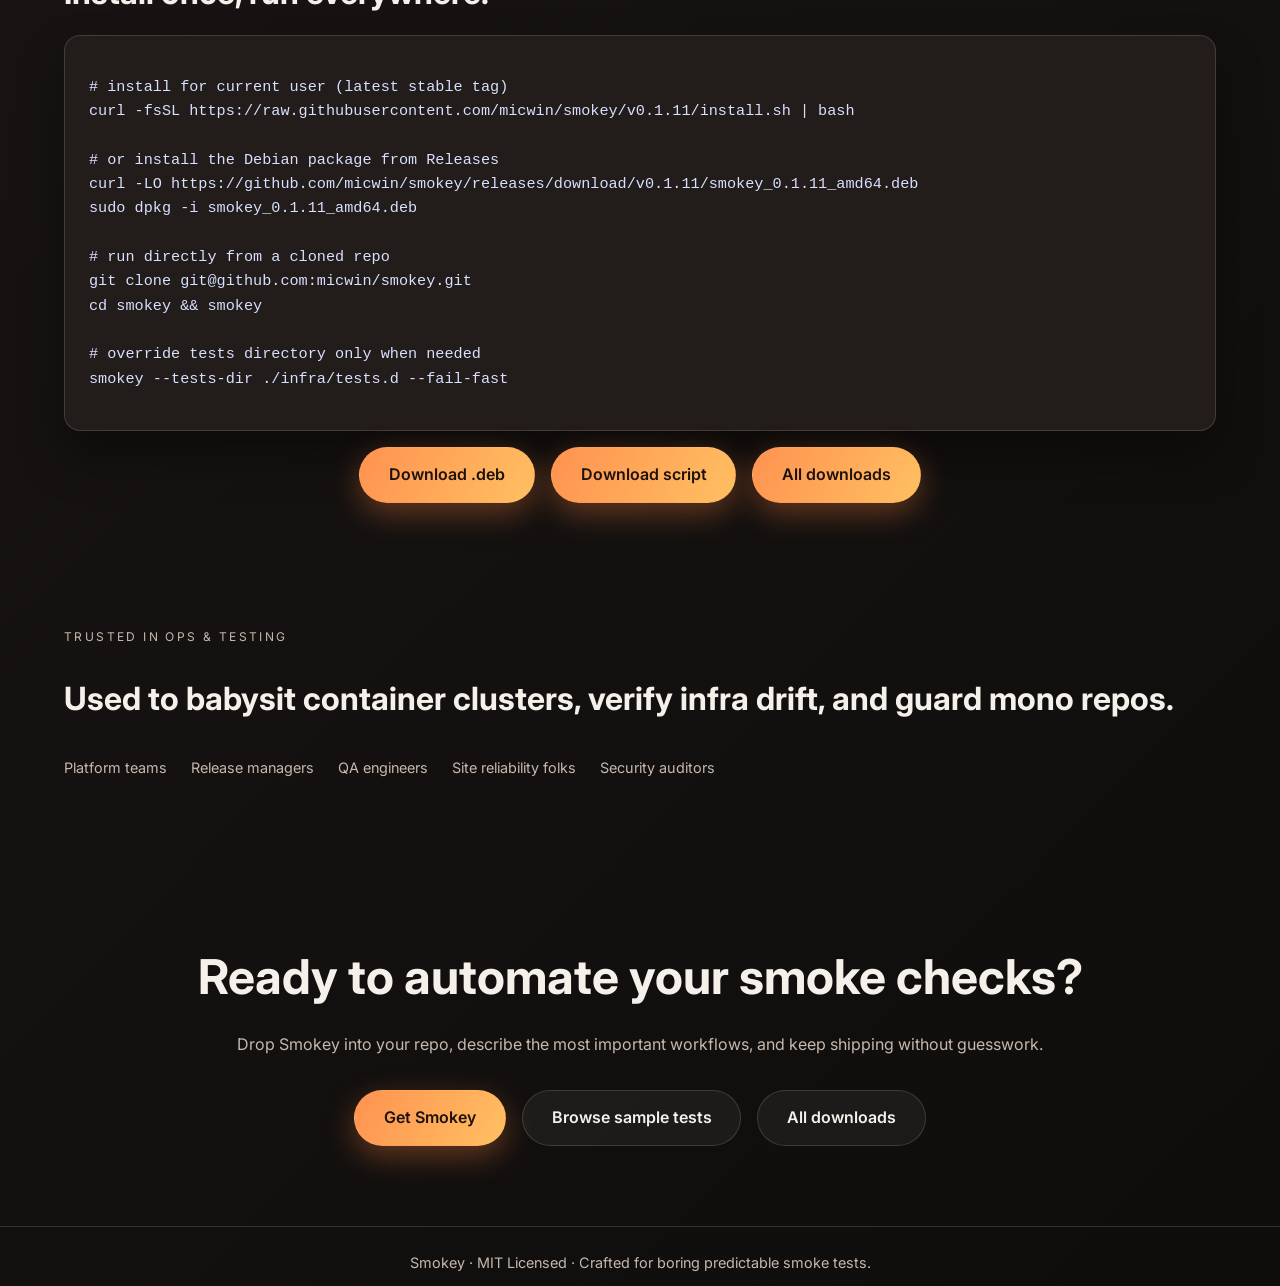
==== commit 4f6ad89a: "Publish site for v0.1.11 5fdc94d4a50b8b64bd6a586725f57db0790ab1e4" ====
--- a/index.html
+++ b/index.html
@@ -16,8 +16,8 @@
           <p class="tagline">CLI · smoke tests · automation</p>
           <h1>Smokey keeps your smoke tests honest.</h1>
           <p>
-            A tiny Bash runner that executes numbered suites, snapshots environment variables, and gives you the option to fail fast as soon as something smells wrong.
-            No YAML, no daemons — just boring, predictable smoke tests that work on any CI runner or developer laptop.
+            A tiny Bash runner that executes numbered <code>.d</code> suites, provides explicit env sharing, and contains Bash edge cases such as exit traps.
+            No YAML, no daemons — just boring, predictable smoke tests that work on any CI runner, developer laptop, container, Raspberry Pi, or VM.
           </p>
           <div class="hero-actions">
             <a class="btn btn-primary" href="https://github.com/micwin/smokey" target="_blank" rel="noopener">View on GitHub</a>
@@ -26,7 +26,7 @@
           </div>
         </div>
         <div class="card code-block">
-          <pre><code>$ ./smokey
+          <pre><code>$ smokey
 >> running tests.d/000-setup/run.sh
 >> running tests.d/010-api-health.sh
 !! api-health failed (timeout)
@@ -40,23 +40,27 @@
     <section>
       <div class="container">
         <p class="tagline">Why Smokey</p>
-        <h2 class="section-title">Modern smoke tests without a full test framework.</h2>
+        <h2 class="section-title">Modern smoke automation with proven Bash instead of YAML gymnastics.</h2>
         <div class="card-grid">
           <article class="card">
             <h3>Deterministic order</h3>
             <p>Smokey executes files alphabetically (000, 010, …, 999). You always know what ran before what — no hidden scheduler.</p>
           </article>
           <article class="card">
-            <h3>Setup &amp; teardown built in</h3>
-            <p>`000-*` can short-circuit the suite with <code>SMOKEY_SKIP_CODE</code>, <code>999-* </code> always run pre/post to clean stragglers.</p>
+            <h3>Liberty-first structure</h3>
+            <p>Smokey imposes almost no repo structure beyond numbered entries, so you can keep your project layout instead of bending it around an opinionated framework.</p>
           </article>
           <article class="card">
-            <h3>Nested &amp; isolated</h3>
-            <p>Every invocation gets a random <code>SMOKEY_STATE_DIR</code>, so nested suites never clobber each other’s temp files.</p>
+            <h3>Setup &amp; teardown built in</h3>
+            <p>You write the setup and teardown scripts yourself; Smokey makes sure they run automatically at the right points before and after the suite.</p>
+          </article>
+          <article class="card">
+            <h3>Isolated</h3>
+            <p>Every invocation gets a random <code>SMOKEY_STATE_DIR</code>, and cross-step env vars only persist when you save them explicitly through built-in helper commands.</p>
           </article>
           <article class="card">
             <h3>Portable shell</h3>
-            <p>All you need is Bash. Works on macOS, Linux, CI containers, or the production host you are auditing.</p>
+            <p>All you need is Bash. Smokey wraps that power in guard rails against unwanted exits, leaky traps, env-var drift, and shared-state surprises.</p>
           </article>
         </div>
       </div>
@@ -65,17 +69,37 @@
     <section>
       <div class="container">
         <p class="tagline">Workflow</p>
-        <h2 class="section-title">Three commands to wire up reliable smoke tests.</h2>
+        <h2 class="section-title">Set up a <code>tests.d</code> directory</h2>
         <div class="steps">
           <div class="step">
             <span>01</span>
-            <h3>Describe the suite</h3>
-            <p>Create `tests.d/` with numbered scripts or directories. Each entry gets `SMOKEY_TEST_ROOT`, `SMOKEY_TEST_SCRIPT`, and optional `SMOKEY_TEST_DIR`.</p>
+            <h3>Lay out the suite</h3>
+            <p>Create a <code>tests.d/</code> directory in your project root and fill it with numbered scripts.</p>
+            <div class="card code-block">
+              <pre><code>tests.d/
+  000-setup.sh
+  010-check-binaries.sh
+  020-check-network.sh
+  999-cleanup.sh</code></pre>
+            </div>
+            <p>Use <code>000-*</code> for setup, regular numbered entries for the main checks, and <code>999-*</code> for cleanup.</p>
           </div>
           <div class="step">
             <span>02</span>
-            <h3>Run locally &amp; in CI</h3>
-            <p>Execute `./smokey --tests-dir tests.d` anywhere. Pass `--fail-fast`, `--preserve`, or `--reuse-state` when debugging flakes.</p>
+            <h3>Run locally</h3>
+            <div class="card code-block">
+          <pre><code>$ cd myproject
+$ smokey
+>> running tests.d/000-setup/run.sh
+>> running tests.d/010-api-health.sh
+!! api-health failed (timeout)
+--- smokey summary ---
+tests: 1/2 · failures:
+  failed        tests.d/010-api-health.sh</code></pre>
+        </div>
+
+            <p>Change into your project directory and run <code>smokey</code>.</p>
+            <p>Use <code>smokey --tests-dir tests.d</code> when the suite lives somewhere else. Pass <code>--fail-fast</code>, <code>--preserve</code>, or <code>--reuse-state</code> when debugging flakes.</p>
           </div>
           <div class="step">
             <span>03</span>
@@ -121,22 +145,22 @@
         <h2 class="section-title">Install once, run everywhere.</h2>
         <div class="card code-block">
 <pre><code># install for current user (latest stable tag)
-curl -fsSL https://raw.githubusercontent.com/micwin/smokey/v0.1.10/install.sh | bash
+curl -fsSL https://raw.githubusercontent.com/micwin/smokey/v0.1.11/install.sh | bash
 
 # or install the Debian package from Releases
-curl -LO https://github.com/micwin/smokey/releases/download/v0.1.10/smokey_0.1.10_amd64.deb
-sudo dpkg -i smokey_0.1.10_amd64.deb
+curl -LO https://github.com/micwin/smokey/releases/download/v0.1.11/smokey_0.1.11_amd64.deb
+sudo dpkg -i smokey_0.1.11_amd64.deb
 
-# bootstrap via git
+# run directly from a cloned repo
 git clone git@github.com:micwin/smokey.git
-cd smokey && ./smokey
+cd smokey && smokey
 
 # override tests directory only when needed
-../smokey/smokey --tests-dir ./infra/tests.d --fail-fast</code></pre>
+smokey --tests-dir ./infra/tests.d --fail-fast</code></pre>
         </div>
         <div class="hero-actions hero-actions-centered" style="margin-top:1rem;">
-          <a class="btn btn-primary" href="https://github.com/micwin/smokey/releases/download/v0.1.10/smokey_0.1.10_amd64.deb">Download .deb</a>
-          <a class="btn btn-primary" href="https://github.com/micwin/smokey/releases/download/v0.1.10/smokey_0.1.10.sh">Download script</a>
+          <a class="btn btn-primary" href="https://github.com/micwin/smokey/releases/download/v0.1.11/smokey_0.1.11_amd64.deb">Download .deb</a>
+          <a class="btn btn-primary" href="https://github.com/micwin/smokey/releases/download/v0.1.11/smokey_0.1.11.sh">Download script</a>
           <a class="btn btn-primary" href="downloads.html">All downloads</a>
         </div>
       </div>
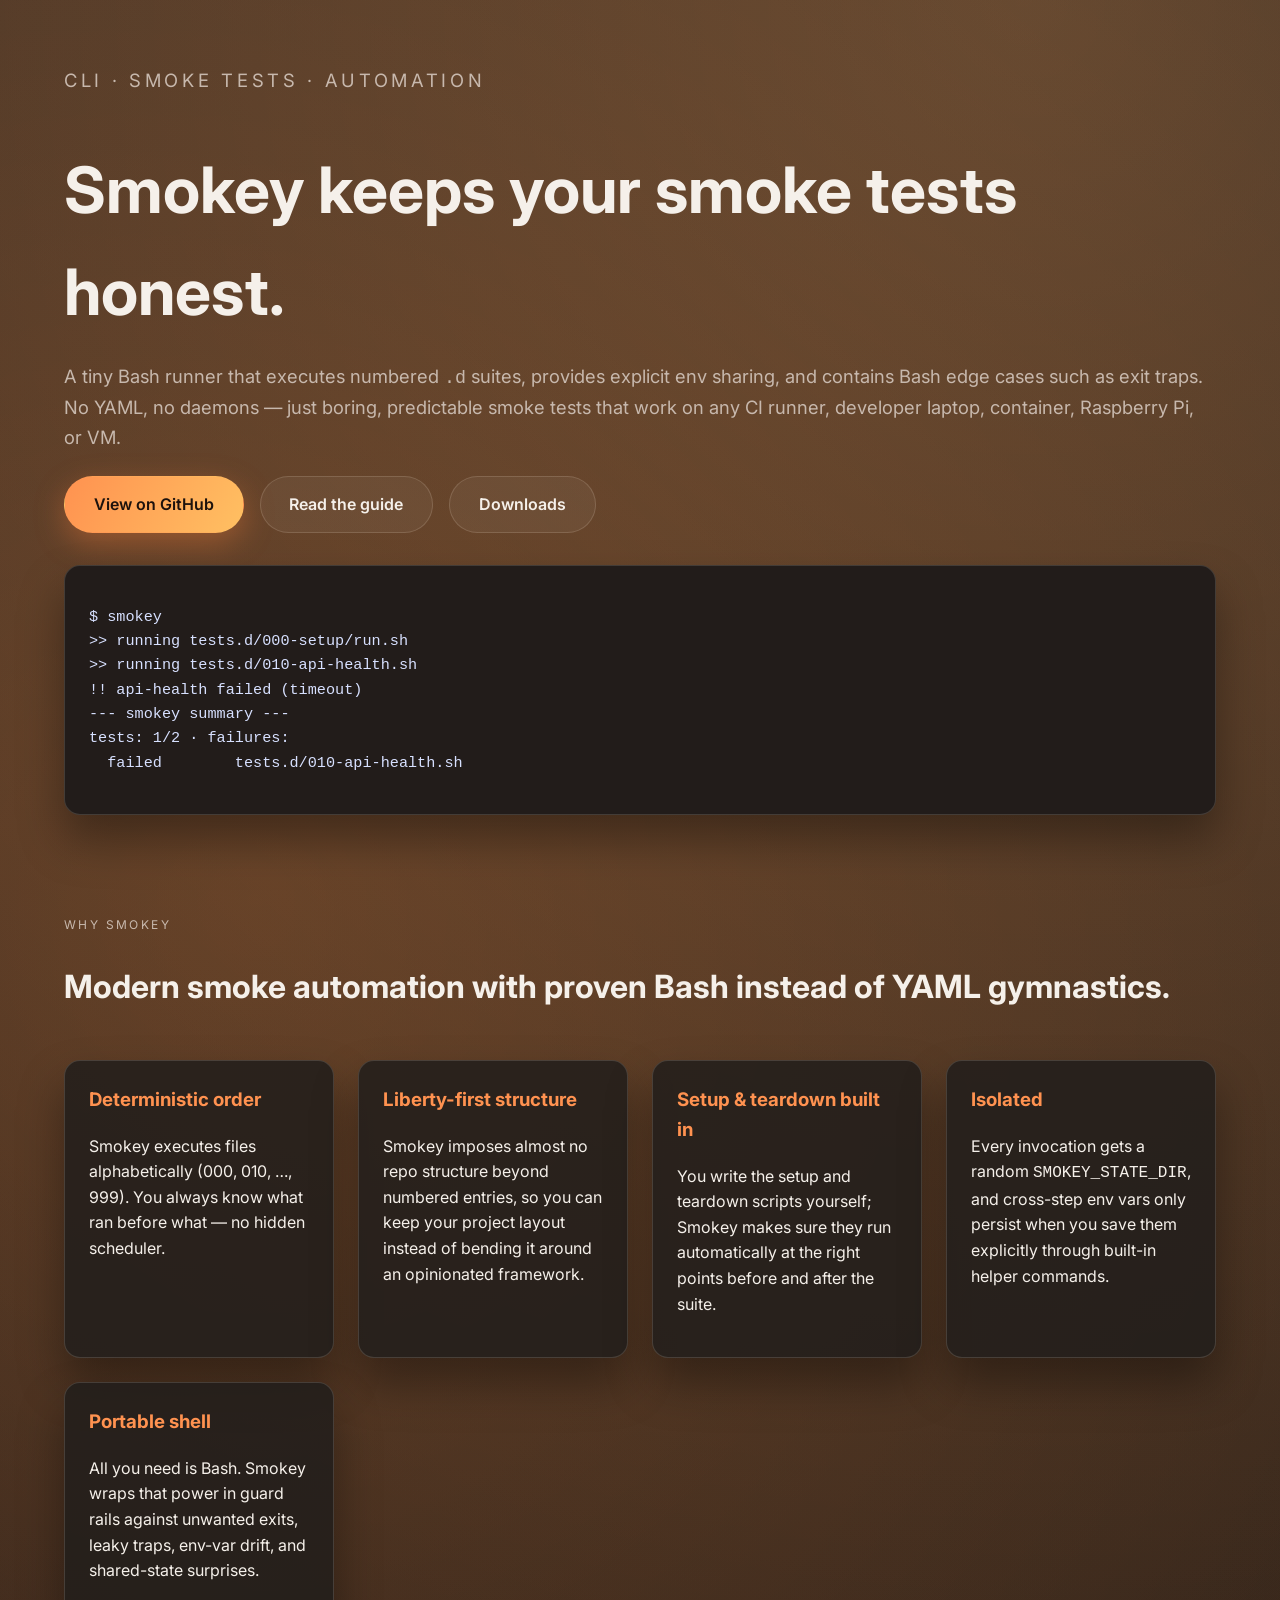
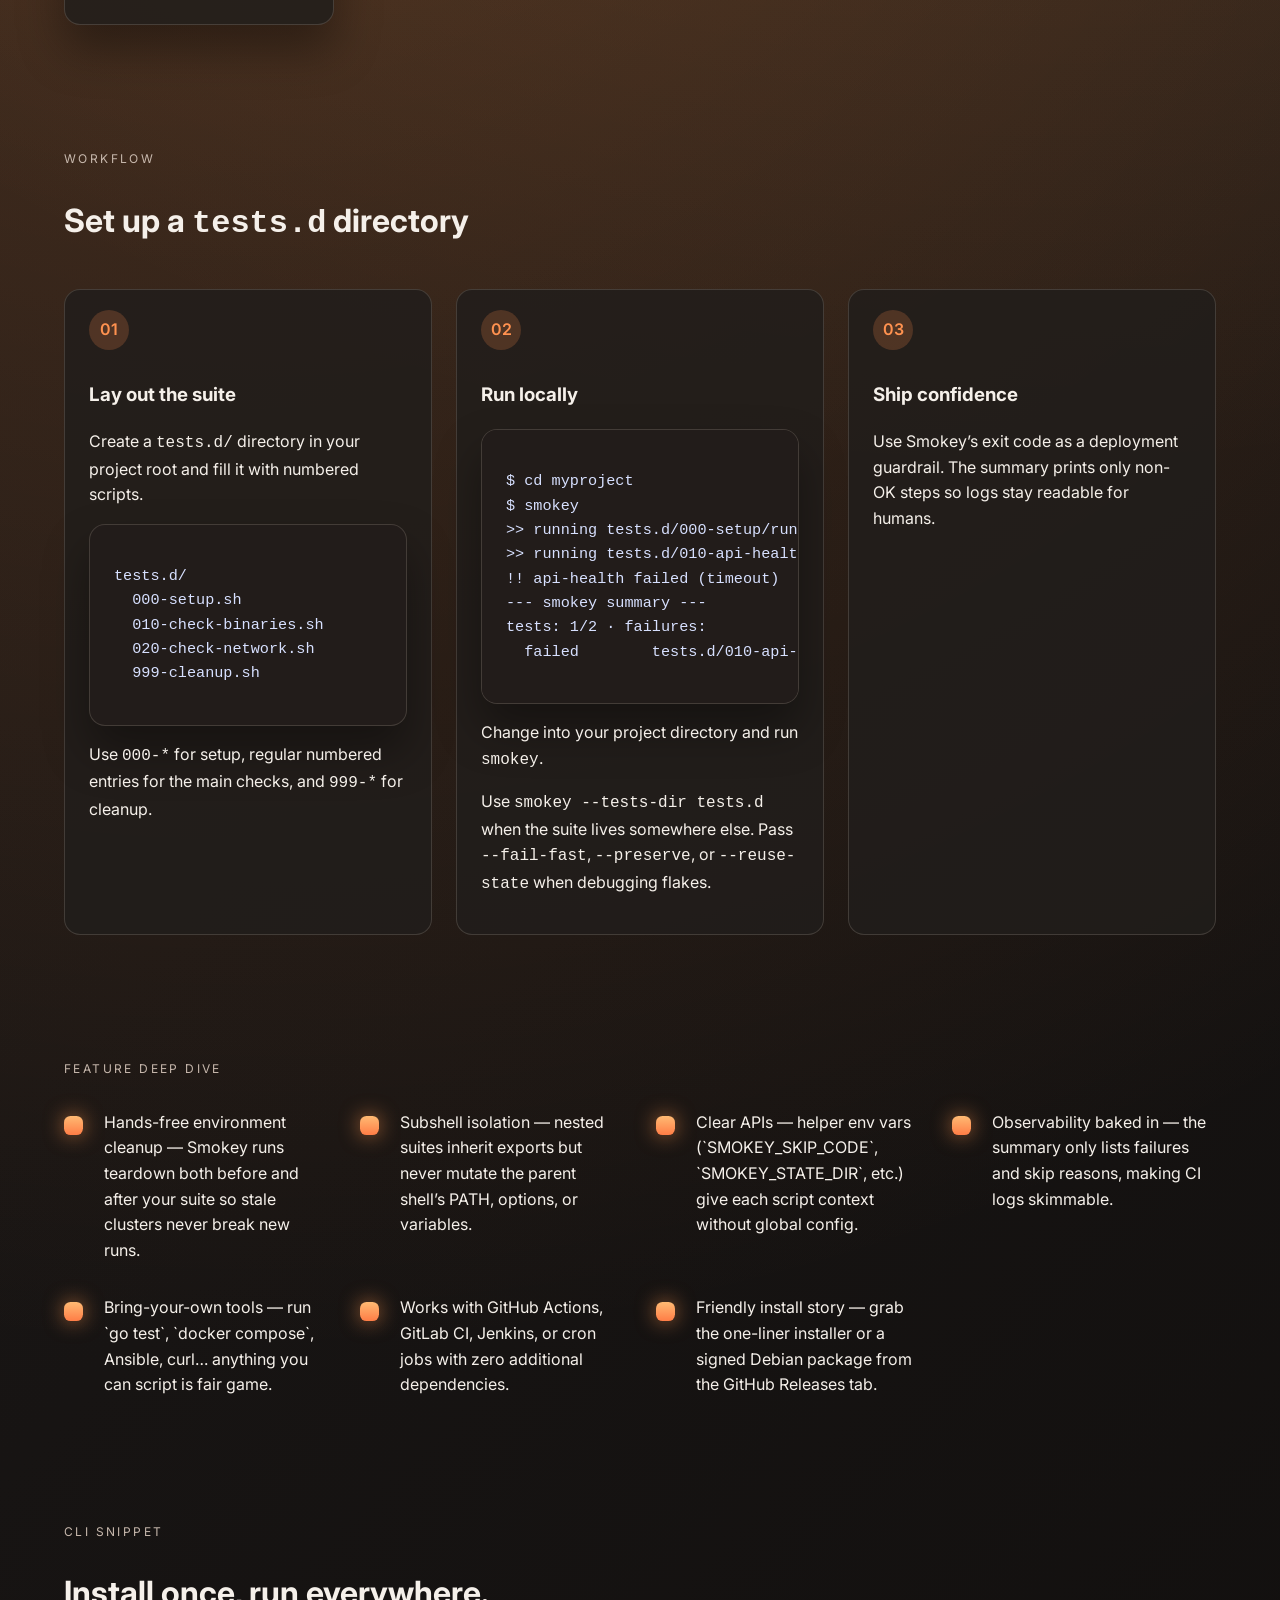
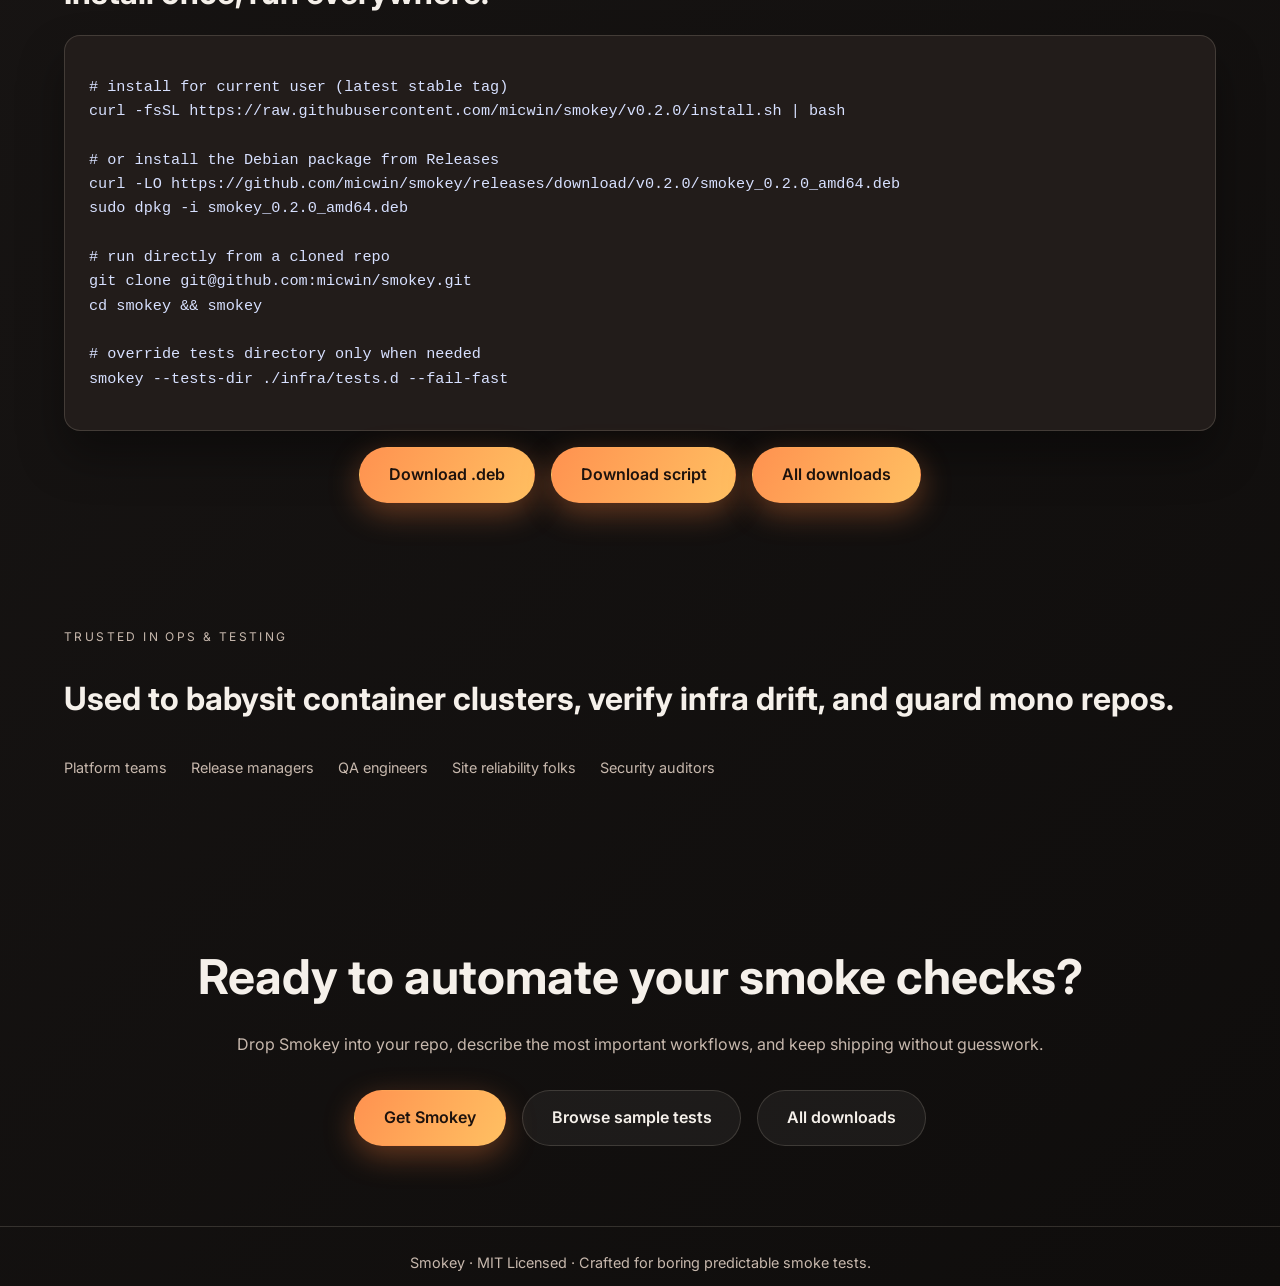
==== commit 3648180f: "docs: update site for 0.2.0" ====
--- a/index.html
+++ b/index.html
@@ -145,11 +145,11 @@
         <h2 class="section-title">Install once, run everywhere.</h2>
         <div class="card code-block">
 <pre><code># install for current user (latest stable tag)
-curl -fsSL https://raw.githubusercontent.com/micwin/smokey/v0.1.11/install.sh | bash
+curl -fsSL https://raw.githubusercontent.com/micwin/smokey/v0.2.0/install.sh | bash
 
 # or install the Debian package from Releases
-curl -LO https://github.com/micwin/smokey/releases/download/v0.1.11/smokey_0.1.11_amd64.deb
-sudo dpkg -i smokey_0.1.11_amd64.deb
+curl -LO https://github.com/micwin/smokey/releases/download/v0.2.0/smokey_0.2.0_amd64.deb
+sudo dpkg -i smokey_0.2.0_amd64.deb
 
 # run directly from a cloned repo
 git clone git@github.com:micwin/smokey.git
@@ -159,8 +159,8 @@
 smokey --tests-dir ./infra/tests.d --fail-fast</code></pre>
         </div>
         <div class="hero-actions hero-actions-centered" style="margin-top:1rem;">
-          <a class="btn btn-primary" href="https://github.com/micwin/smokey/releases/download/v0.1.11/smokey_0.1.11_amd64.deb">Download .deb</a>
-          <a class="btn btn-primary" href="https://github.com/micwin/smokey/releases/download/v0.1.11/smokey_0.1.11.sh">Download script</a>
+          <a class="btn btn-primary" href="https://github.com/micwin/smokey/releases/download/v0.2.0/smokey_0.2.0_amd64.deb">Download .deb</a>
+          <a class="btn btn-primary" href="https://github.com/micwin/smokey/releases/download/v0.2.0/smokey_0.2.0.sh">Download script</a>
           <a class="btn btn-primary" href="downloads.html">All downloads</a>
         </div>
       </div>
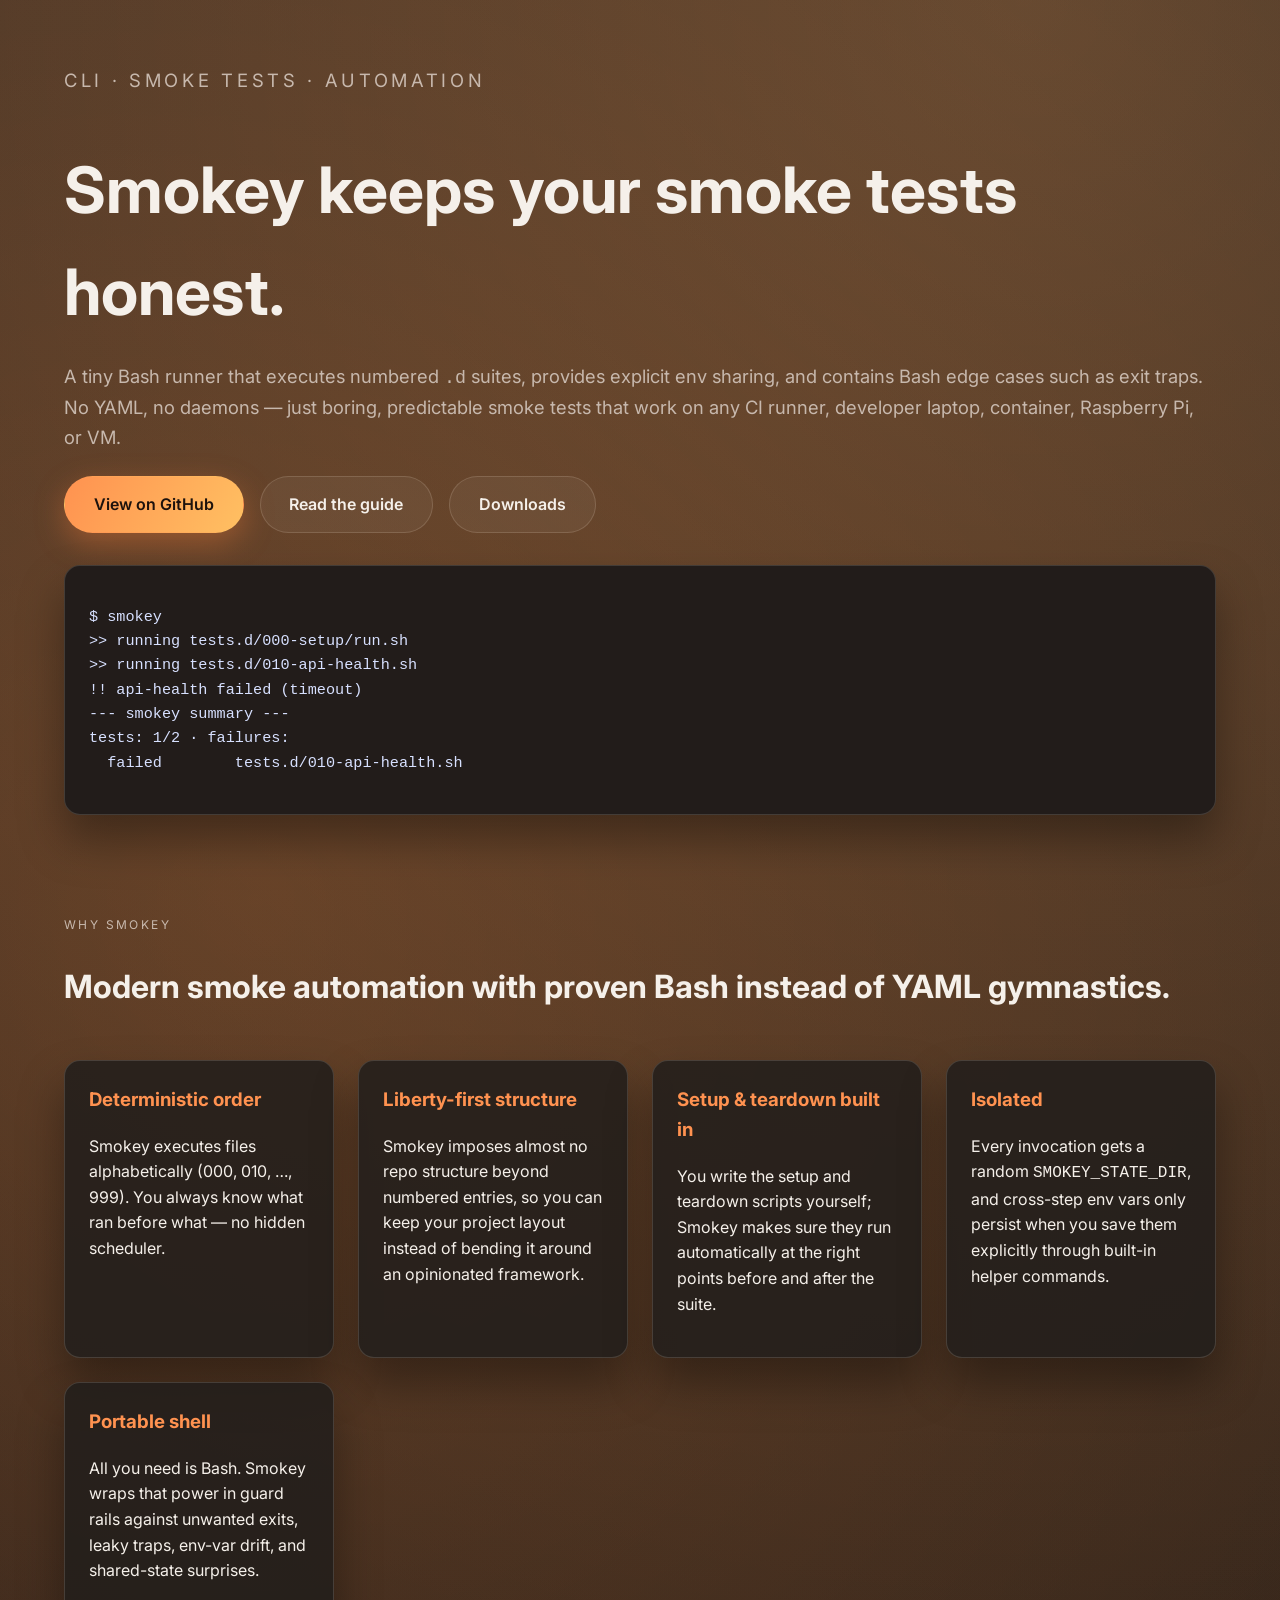
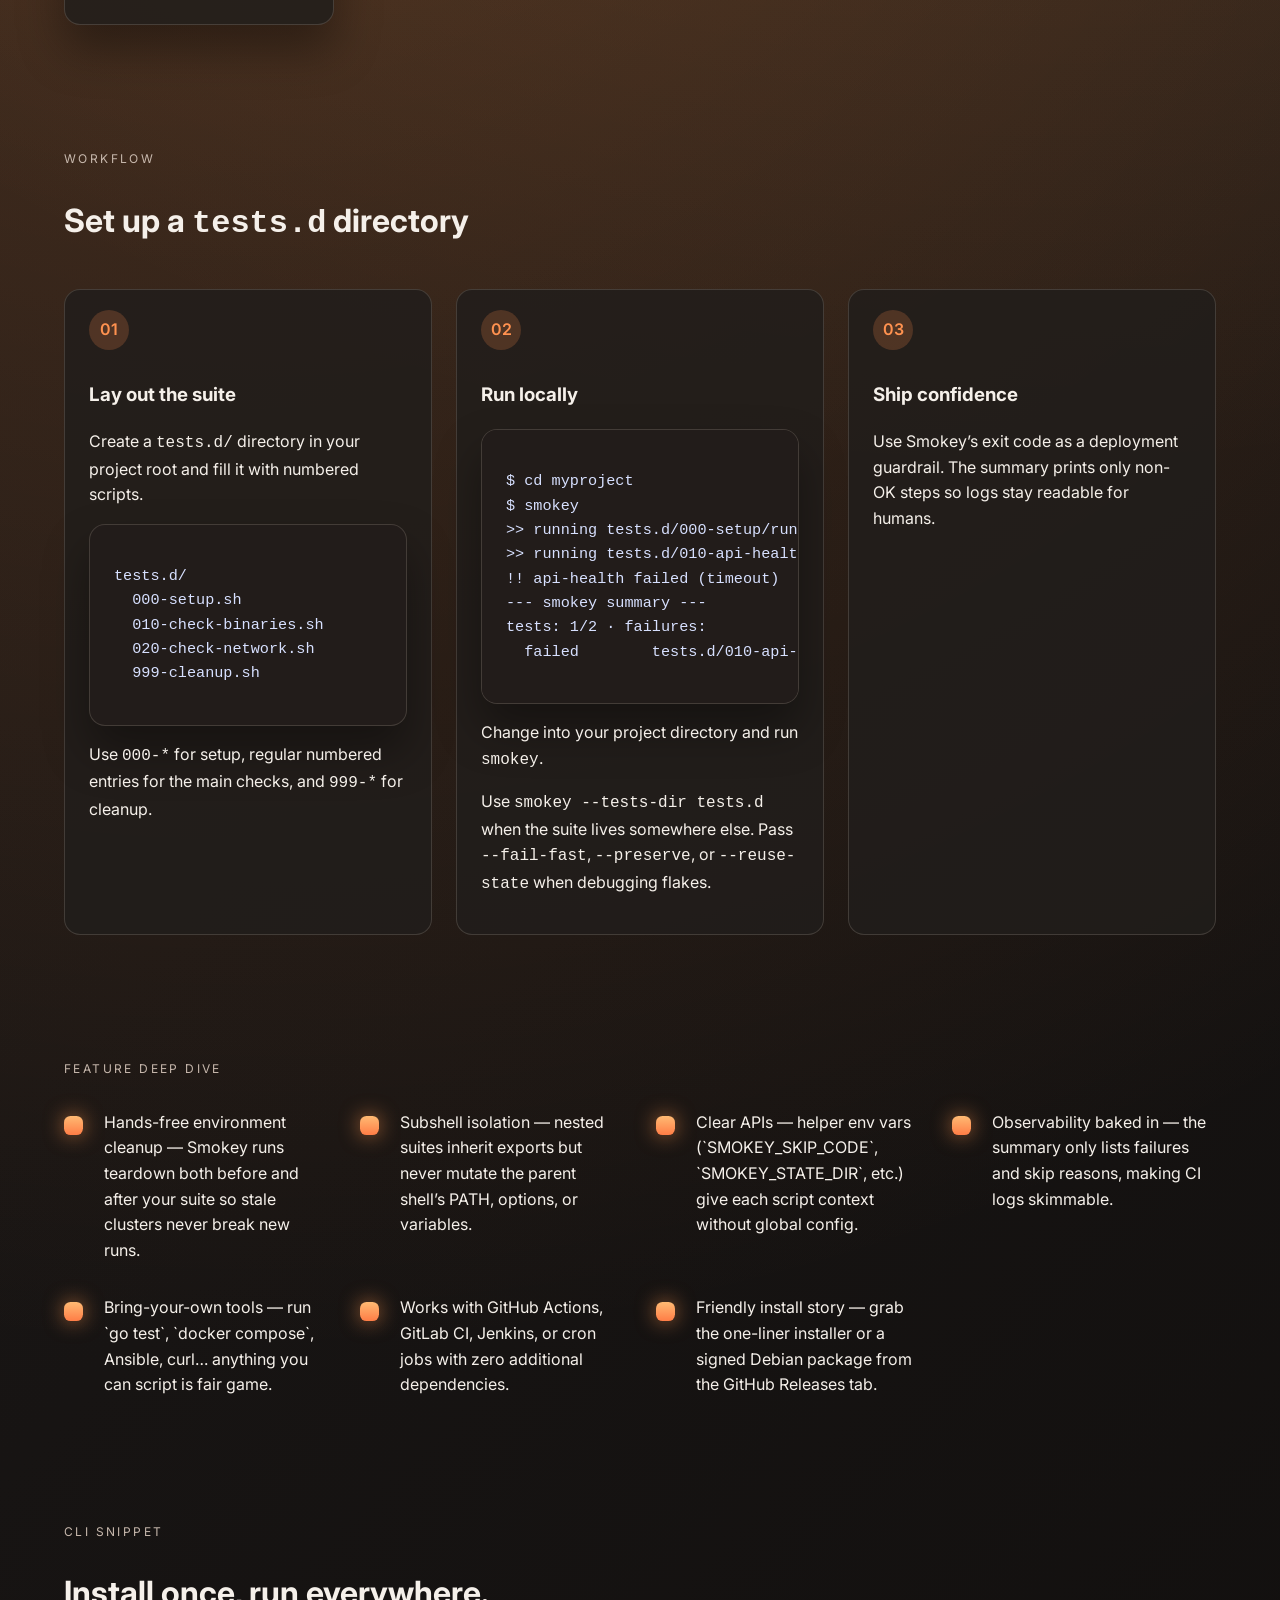
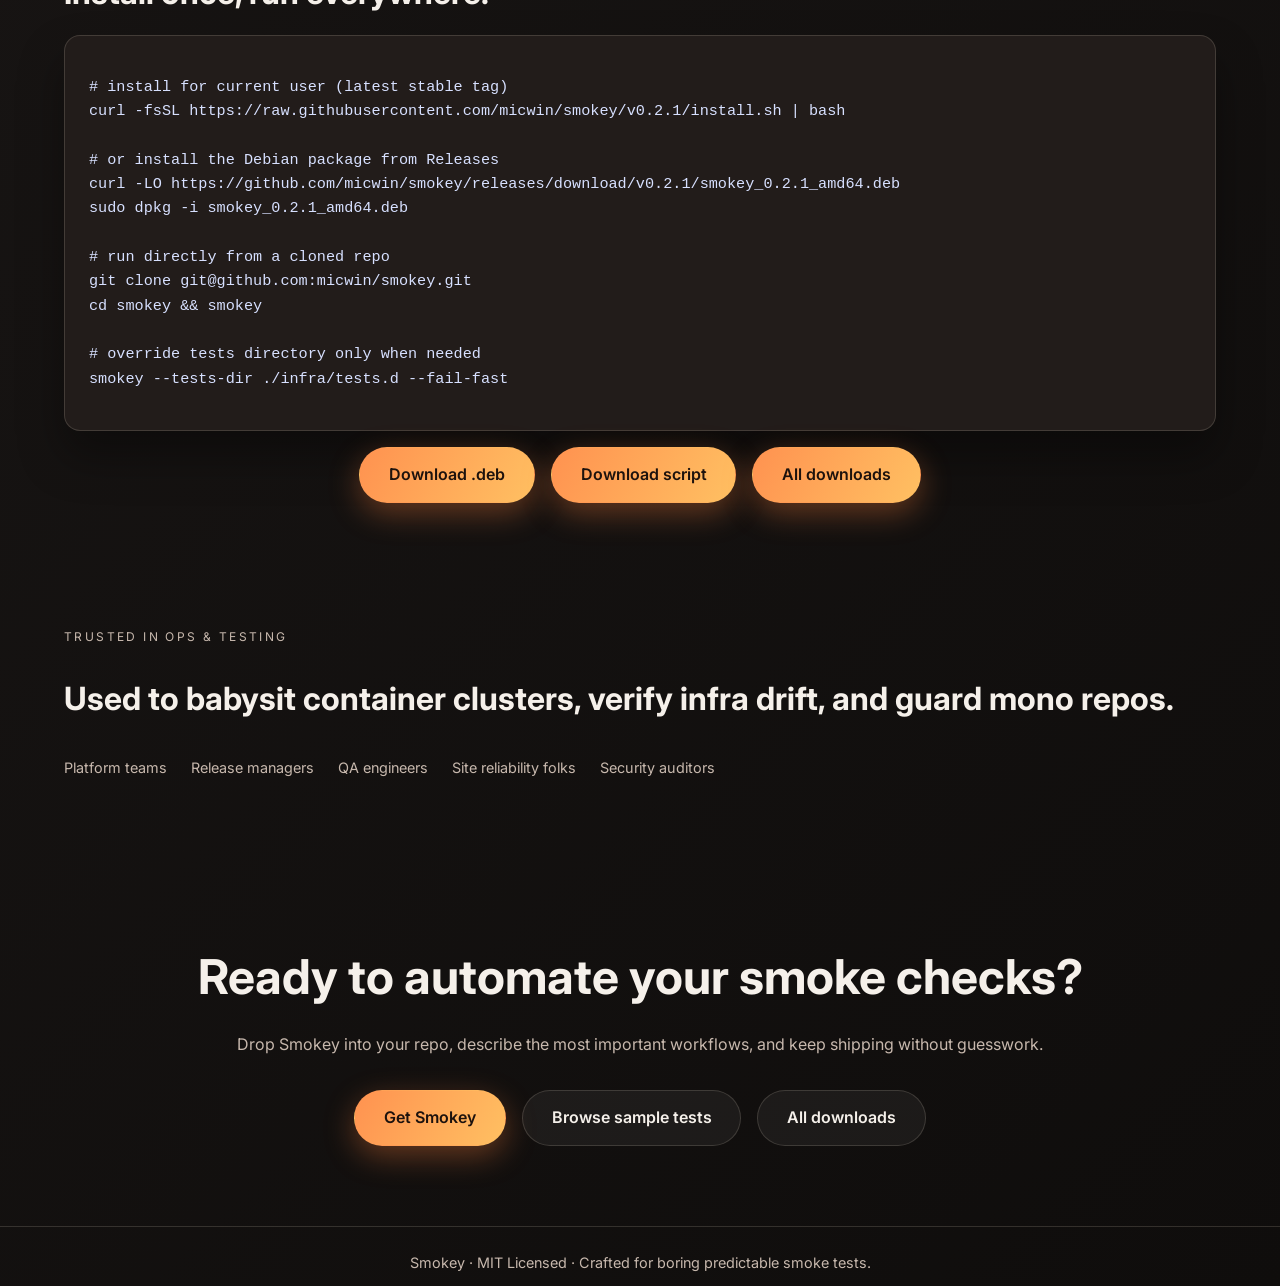
==== commit dd8442d5: "Publish site for v0.2.1 23a493e2aae6f1d7e5bc530788ae07e54ef6b1c5" ====
--- a/index.html
+++ b/index.html
@@ -145,11 +145,11 @@
         <h2 class="section-title">Install once, run everywhere.</h2>
         <div class="card code-block">
 <pre><code># install for current user (latest stable tag)
-curl -fsSL https://raw.githubusercontent.com/micwin/smokey/v0.2.0/install.sh | bash
+curl -fsSL https://raw.githubusercontent.com/micwin/smokey/v0.2.1/install.sh | bash
 
 # or install the Debian package from Releases
-curl -LO https://github.com/micwin/smokey/releases/download/v0.2.0/smokey_0.2.0_amd64.deb
-sudo dpkg -i smokey_0.2.0_amd64.deb
+curl -LO https://github.com/micwin/smokey/releases/download/v0.2.1/smokey_0.2.1_amd64.deb
+sudo dpkg -i smokey_0.2.1_amd64.deb
 
 # run directly from a cloned repo
 git clone git@github.com:micwin/smokey.git
@@ -159,8 +159,8 @@
 smokey --tests-dir ./infra/tests.d --fail-fast</code></pre>
         </div>
         <div class="hero-actions hero-actions-centered" style="margin-top:1rem;">
-          <a class="btn btn-primary" href="https://github.com/micwin/smokey/releases/download/v0.2.0/smokey_0.2.0_amd64.deb">Download .deb</a>
-          <a class="btn btn-primary" href="https://github.com/micwin/smokey/releases/download/v0.2.0/smokey_0.2.0.sh">Download script</a>
+          <a class="btn btn-primary" href="https://github.com/micwin/smokey/releases/download/v0.2.1/smokey_0.2.1_amd64.deb">Download .deb</a>
+          <a class="btn btn-primary" href="https://github.com/micwin/smokey/releases/download/v0.2.1/smokey_0.2.1.sh">Download script</a>
           <a class="btn btn-primary" href="downloads.html">All downloads</a>
         </div>
       </div>
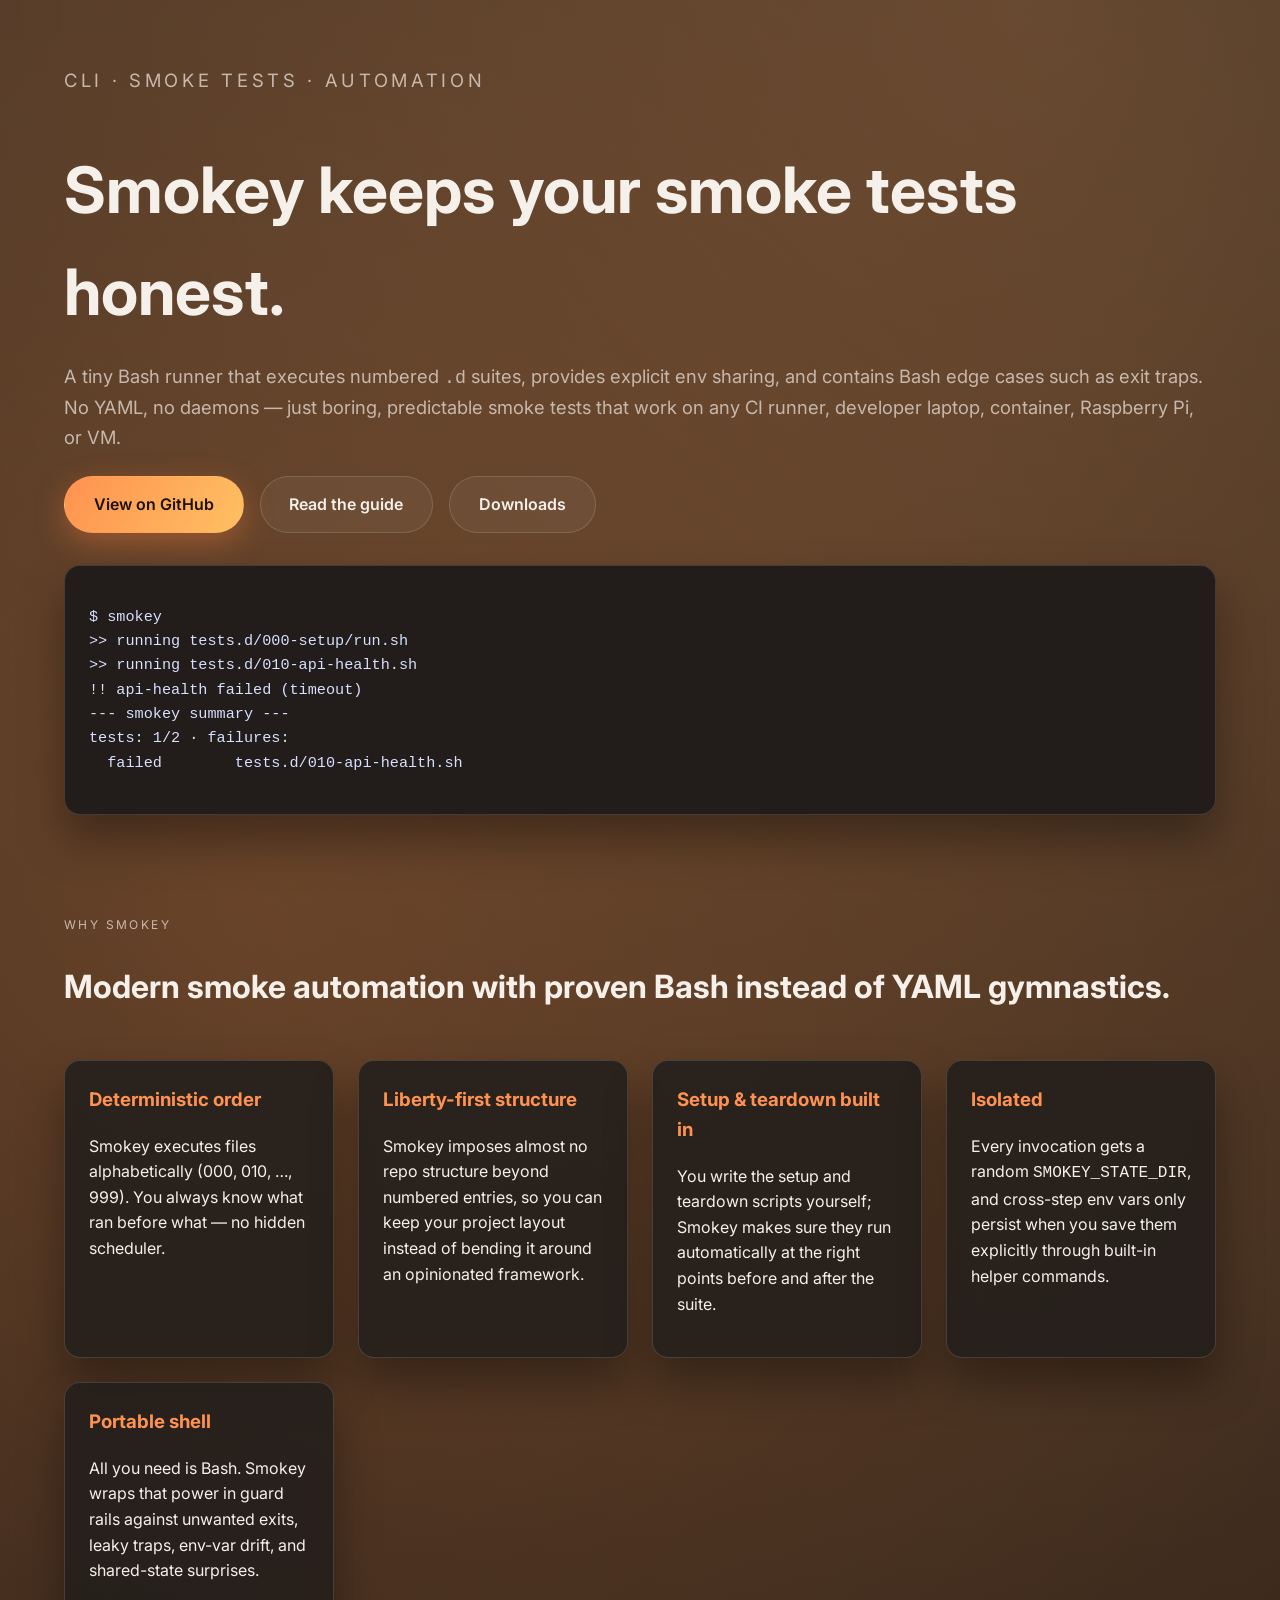
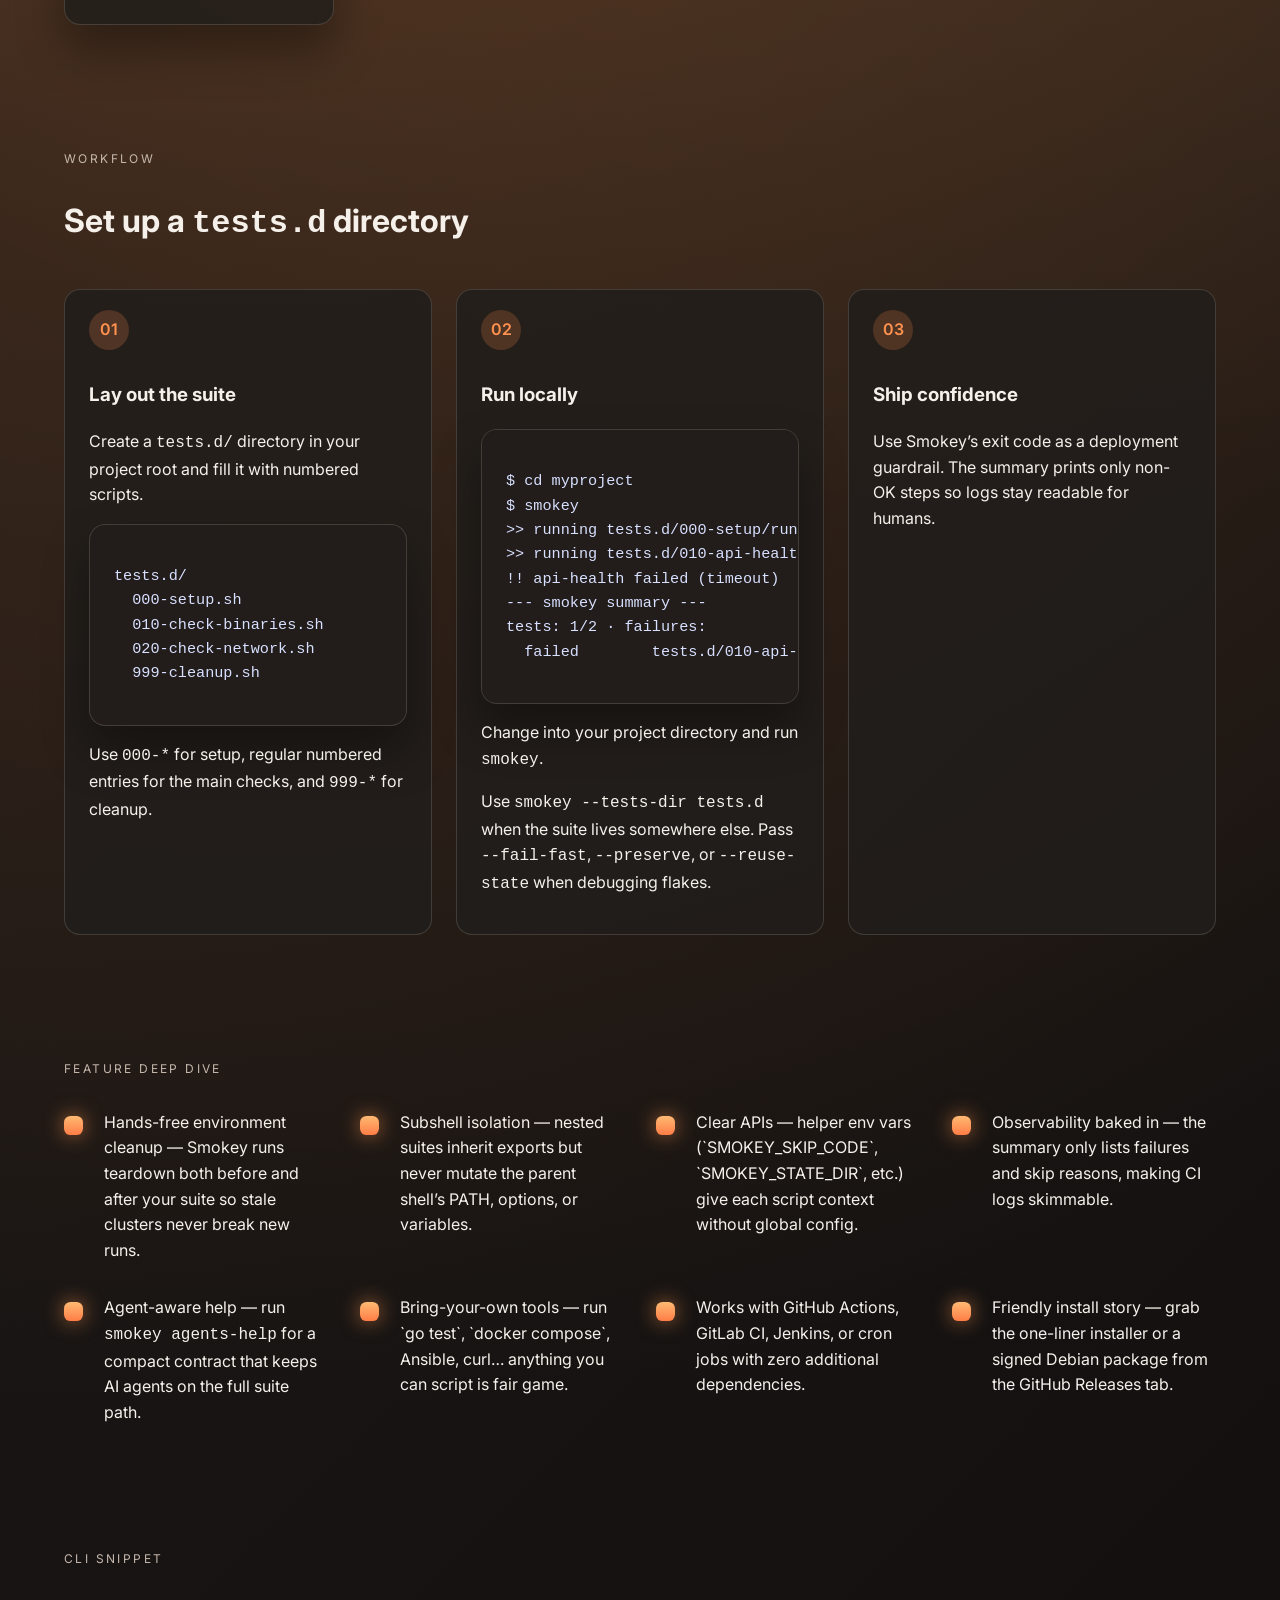
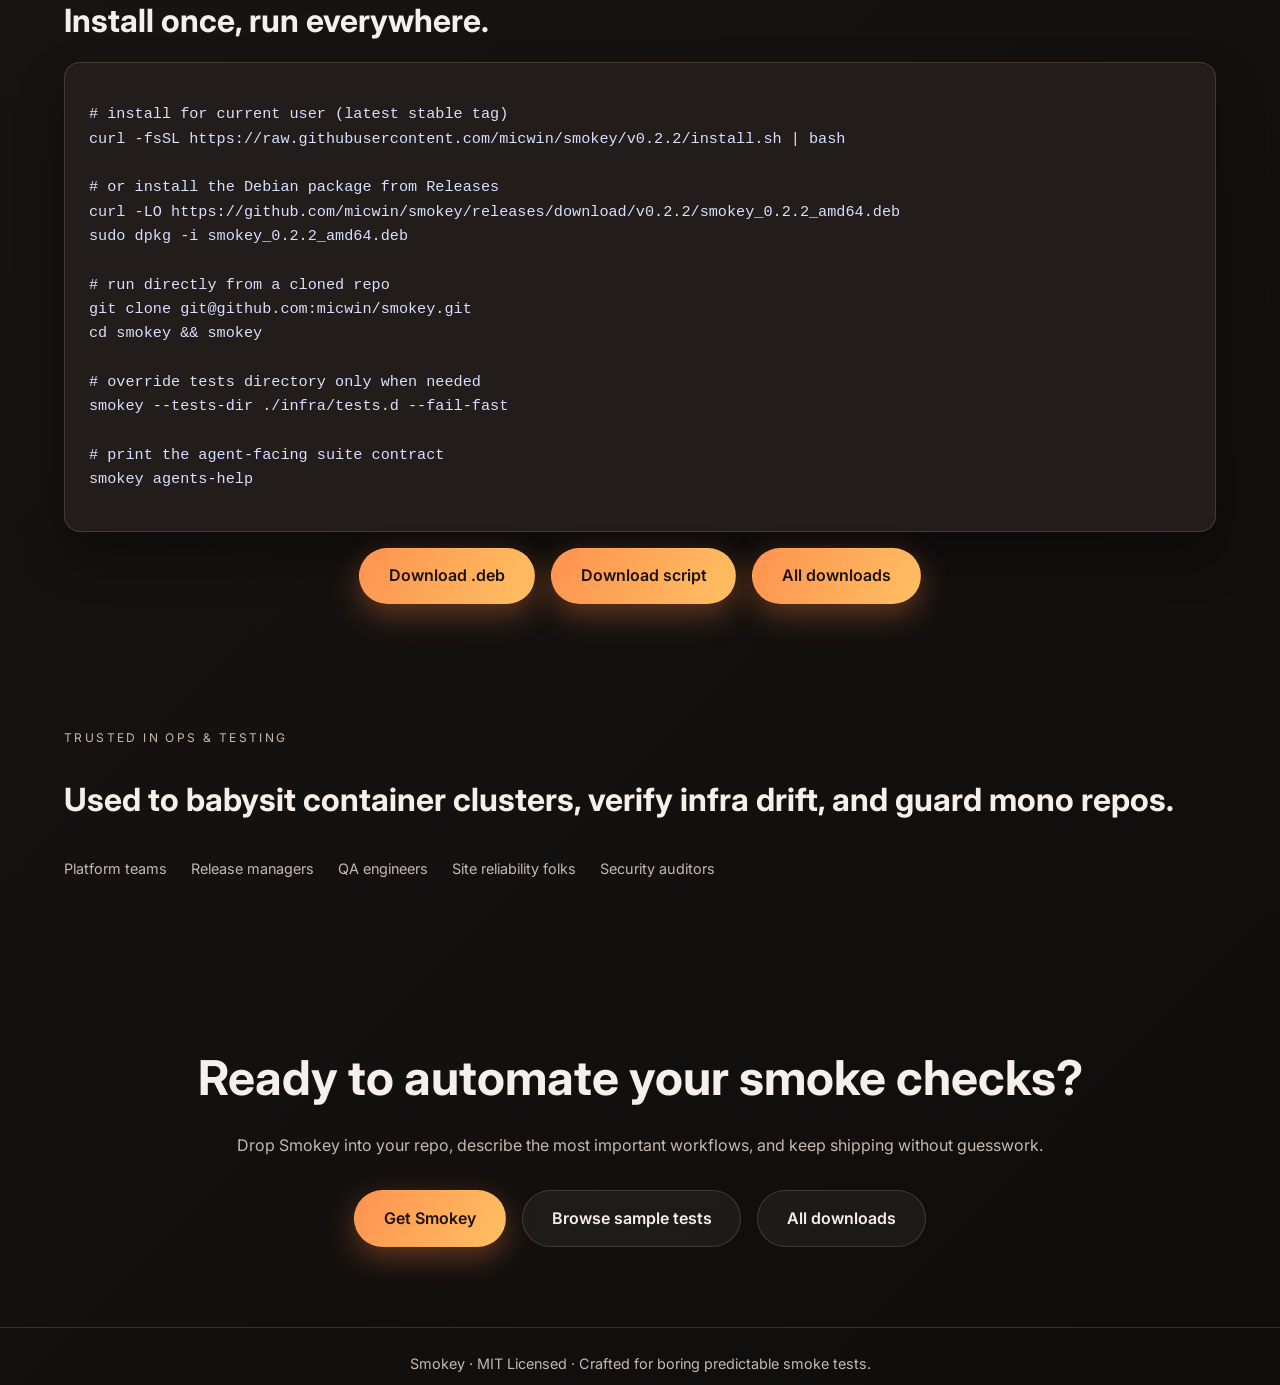
==== commit c6db862f: "Publish site for v0.2.2 12bb6e6e87ceeff590f1f6b78dea62efc222e976" ====
--- a/index.html
+++ b/index.html
@@ -127,6 +127,9 @@
             Observability baked in — the summary only lists failures and skip reasons, making CI logs skimmable.
           </div>
           <div class="feature">
+            Agent-aware help — run <code>smokey agents-help</code> for a compact contract that keeps AI agents on the full suite path.
+          </div>
+          <div class="feature">
             Bring-your-own tools — run `go test`, `docker compose`, Ansible, curl… anything you can script is fair game.
           </div>
           <div class="feature">
@@ -145,22 +148,25 @@
         <h2 class="section-title">Install once, run everywhere.</h2>
         <div class="card code-block">
 <pre><code># install for current user (latest stable tag)
-curl -fsSL https://raw.githubusercontent.com/micwin/smokey/v0.2.1/install.sh | bash
+curl -fsSL https://raw.githubusercontent.com/micwin/smokey/v0.2.2/install.sh | bash
 
 # or install the Debian package from Releases
-curl -LO https://github.com/micwin/smokey/releases/download/v0.2.1/smokey_0.2.1_amd64.deb
-sudo dpkg -i smokey_0.2.1_amd64.deb
+curl -LO https://github.com/micwin/smokey/releases/download/v0.2.2/smokey_0.2.2_amd64.deb
+sudo dpkg -i smokey_0.2.2_amd64.deb
 
 # run directly from a cloned repo
 git clone git@github.com:micwin/smokey.git
 cd smokey && smokey
 
 # override tests directory only when needed
-smokey --tests-dir ./infra/tests.d --fail-fast</code></pre>
+smokey --tests-dir ./infra/tests.d --fail-fast
+
+# print the agent-facing suite contract
+smokey agents-help</code></pre>
         </div>
         <div class="hero-actions hero-actions-centered" style="margin-top:1rem;">
-          <a class="btn btn-primary" href="https://github.com/micwin/smokey/releases/download/v0.2.1/smokey_0.2.1_amd64.deb">Download .deb</a>
-          <a class="btn btn-primary" href="https://github.com/micwin/smokey/releases/download/v0.2.1/smokey_0.2.1.sh">Download script</a>
+          <a class="btn btn-primary" href="https://github.com/micwin/smokey/releases/download/v0.2.2/smokey_0.2.2_amd64.deb">Download .deb</a>
+          <a class="btn btn-primary" href="https://github.com/micwin/smokey/releases/download/v0.2.2/smokey_0.2.2.sh">Download script</a>
           <a class="btn btn-primary" href="downloads.html">All downloads</a>
         </div>
       </div>
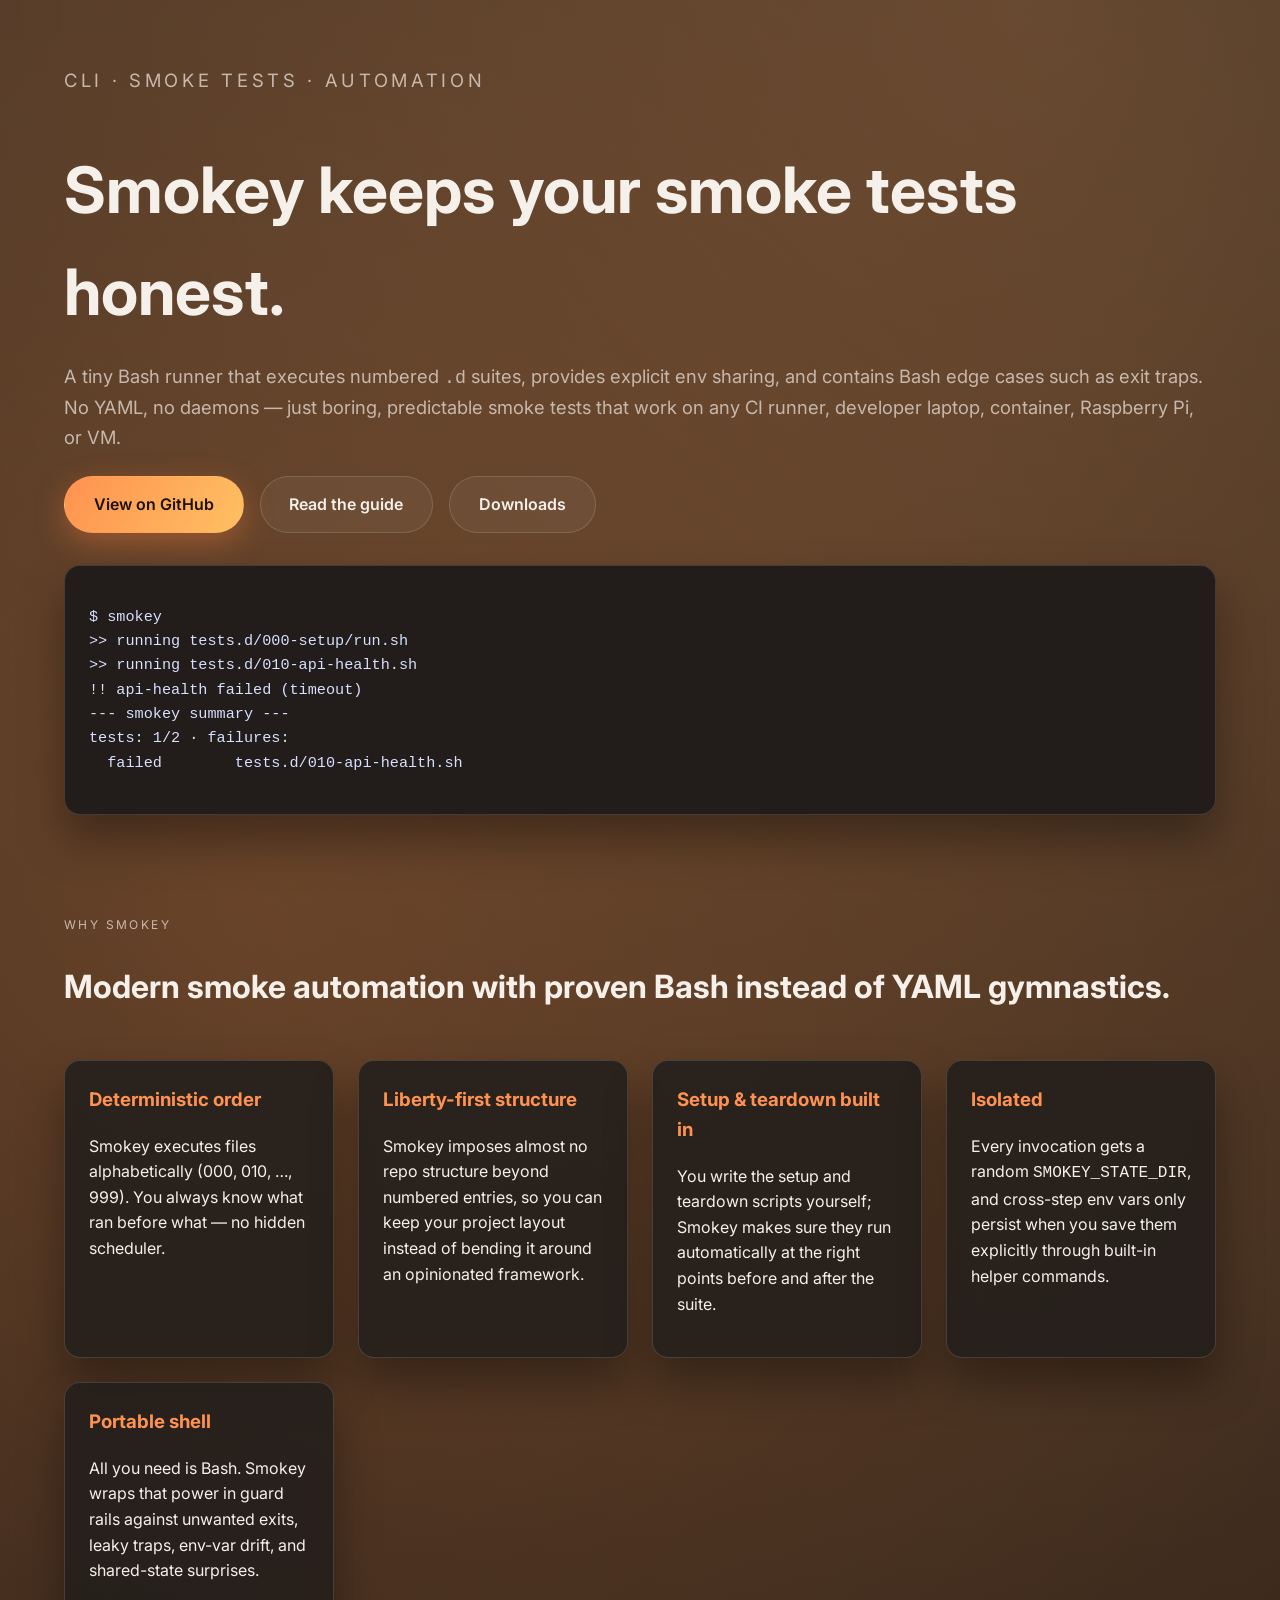
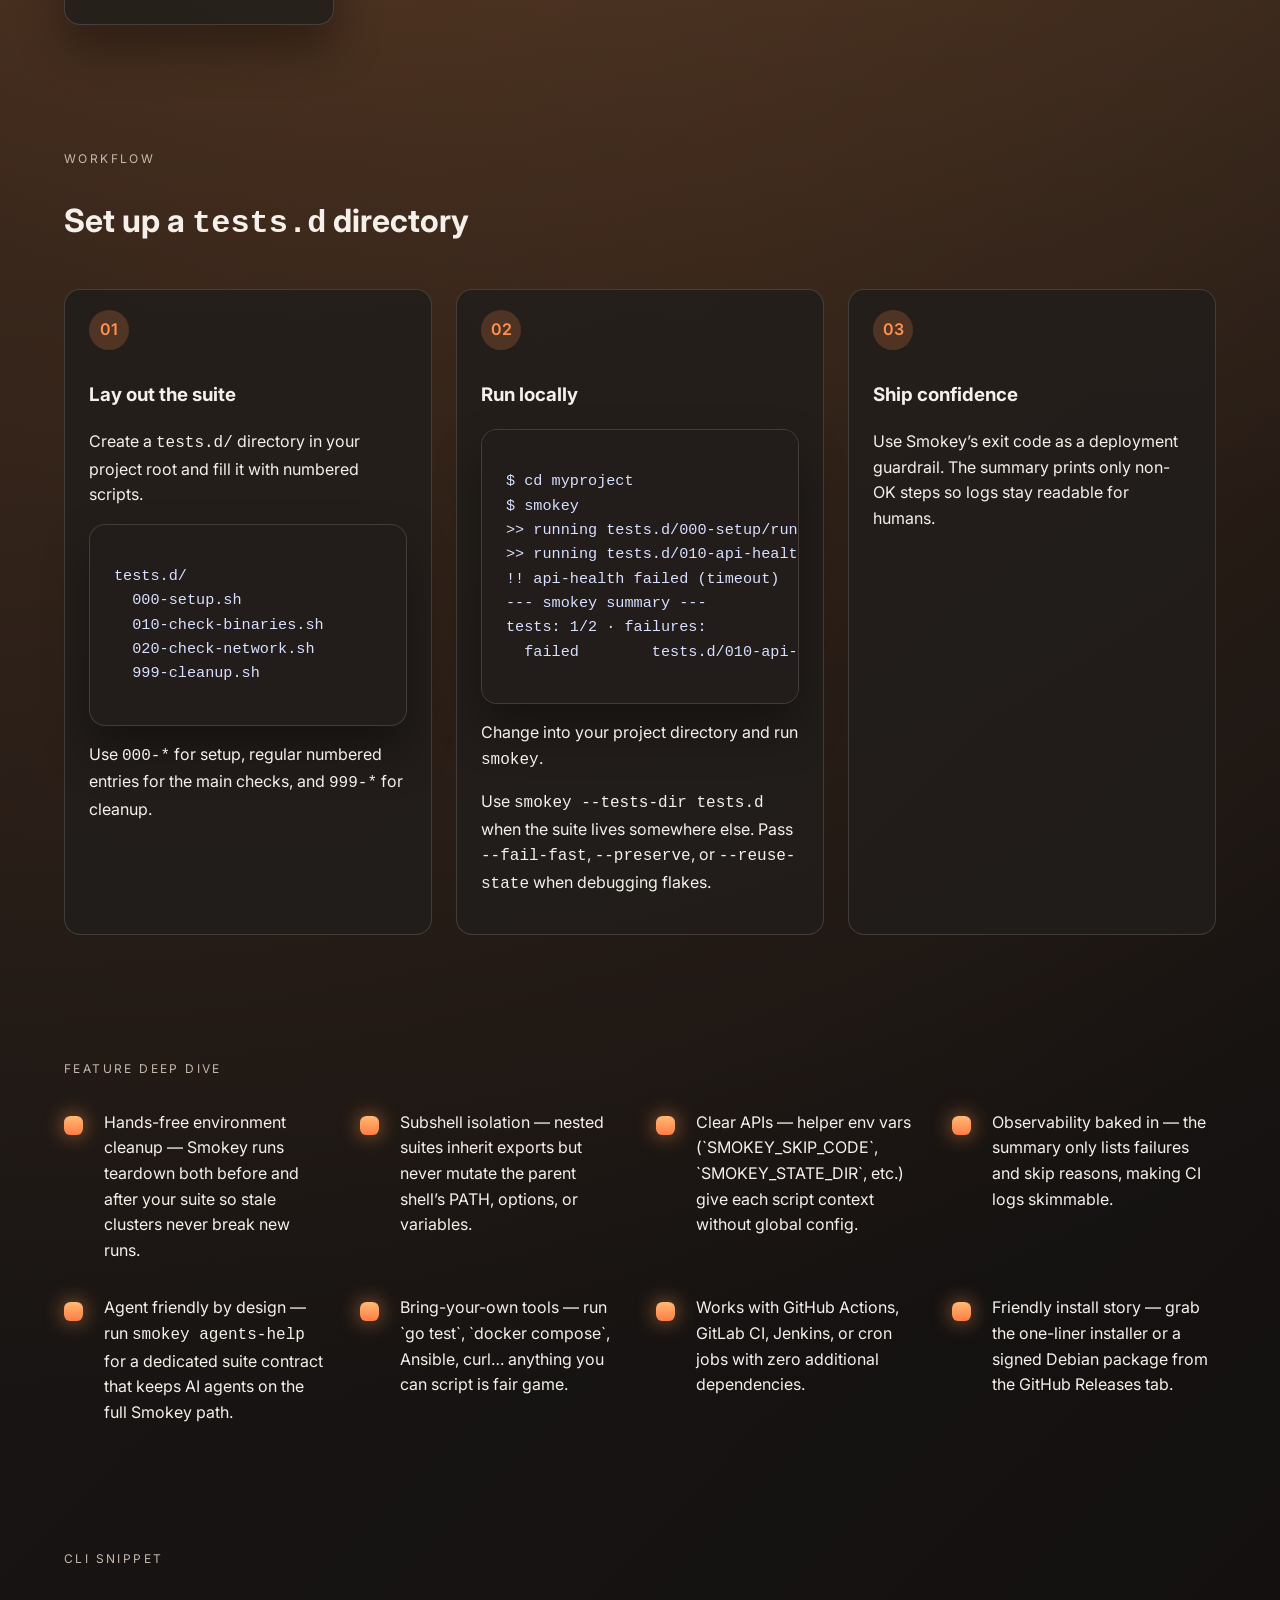
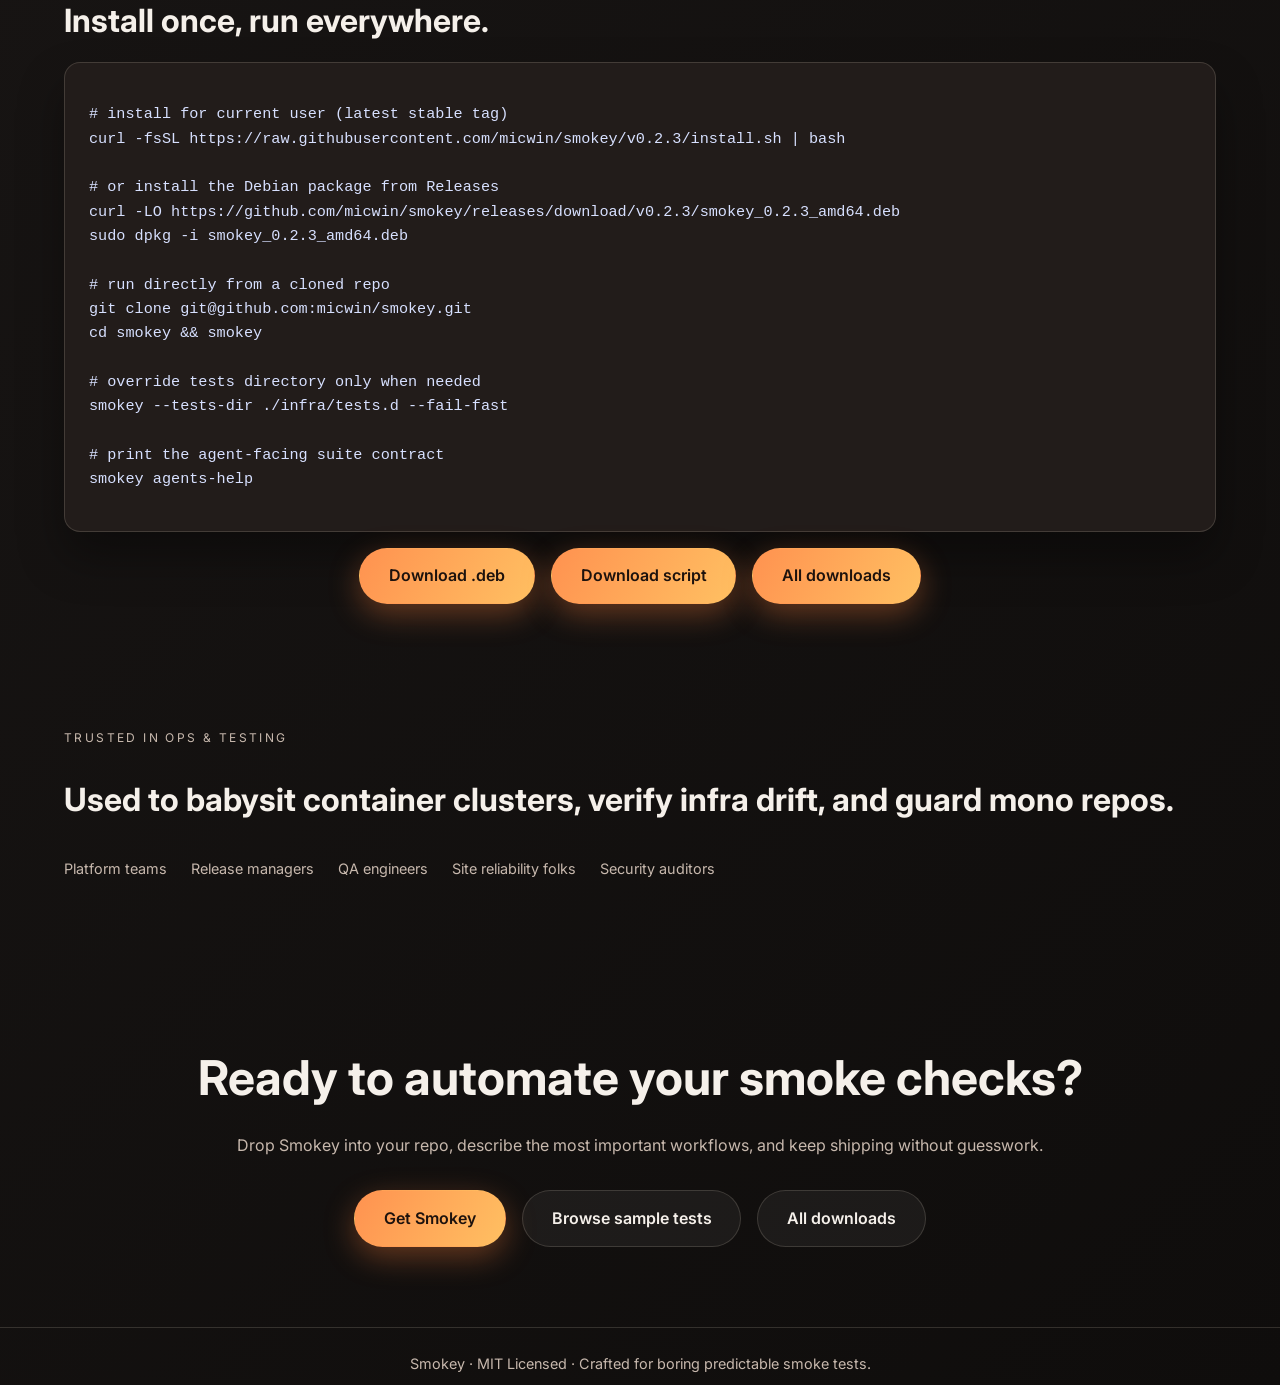
==== commit 686fae81: "Publish site for v0.2.3 7ca75a9e396f2b6341c9a2a6645b47413ec4a6a0" ====
--- a/index.html
+++ b/index.html
@@ -127,7 +127,7 @@
             Observability baked in — the summary only lists failures and skip reasons, making CI logs skimmable.
           </div>
           <div class="feature">
-            Agent-aware help — run <code>smokey agents-help</code> for a compact contract that keeps AI agents on the full suite path.
+            Agent friendly by design — run <code>smokey agents-help</code> for a dedicated suite contract that keeps AI agents on the full Smokey path.
           </div>
           <div class="feature">
             Bring-your-own tools — run `go test`, `docker compose`, Ansible, curl… anything you can script is fair game.
@@ -148,11 +148,11 @@
         <h2 class="section-title">Install once, run everywhere.</h2>
         <div class="card code-block">
 <pre><code># install for current user (latest stable tag)
-curl -fsSL https://raw.githubusercontent.com/micwin/smokey/v0.2.2/install.sh | bash
+curl -fsSL https://raw.githubusercontent.com/micwin/smokey/v0.2.3/install.sh | bash
 
 # or install the Debian package from Releases
-curl -LO https://github.com/micwin/smokey/releases/download/v0.2.2/smokey_0.2.2_amd64.deb
-sudo dpkg -i smokey_0.2.2_amd64.deb
+curl -LO https://github.com/micwin/smokey/releases/download/v0.2.3/smokey_0.2.3_amd64.deb
+sudo dpkg -i smokey_0.2.3_amd64.deb
 
 # run directly from a cloned repo
 git clone git@github.com:micwin/smokey.git
@@ -165,8 +165,8 @@
 smokey agents-help</code></pre>
         </div>
         <div class="hero-actions hero-actions-centered" style="margin-top:1rem;">
-          <a class="btn btn-primary" href="https://github.com/micwin/smokey/releases/download/v0.2.2/smokey_0.2.2_amd64.deb">Download .deb</a>
-          <a class="btn btn-primary" href="https://github.com/micwin/smokey/releases/download/v0.2.2/smokey_0.2.2.sh">Download script</a>
+          <a class="btn btn-primary" href="https://github.com/micwin/smokey/releases/download/v0.2.3/smokey_0.2.3_amd64.deb">Download .deb</a>
+          <a class="btn btn-primary" href="https://github.com/micwin/smokey/releases/download/v0.2.3/smokey_0.2.3.sh">Download script</a>
           <a class="btn btn-primary" href="downloads.html">All downloads</a>
         </div>
       </div>
